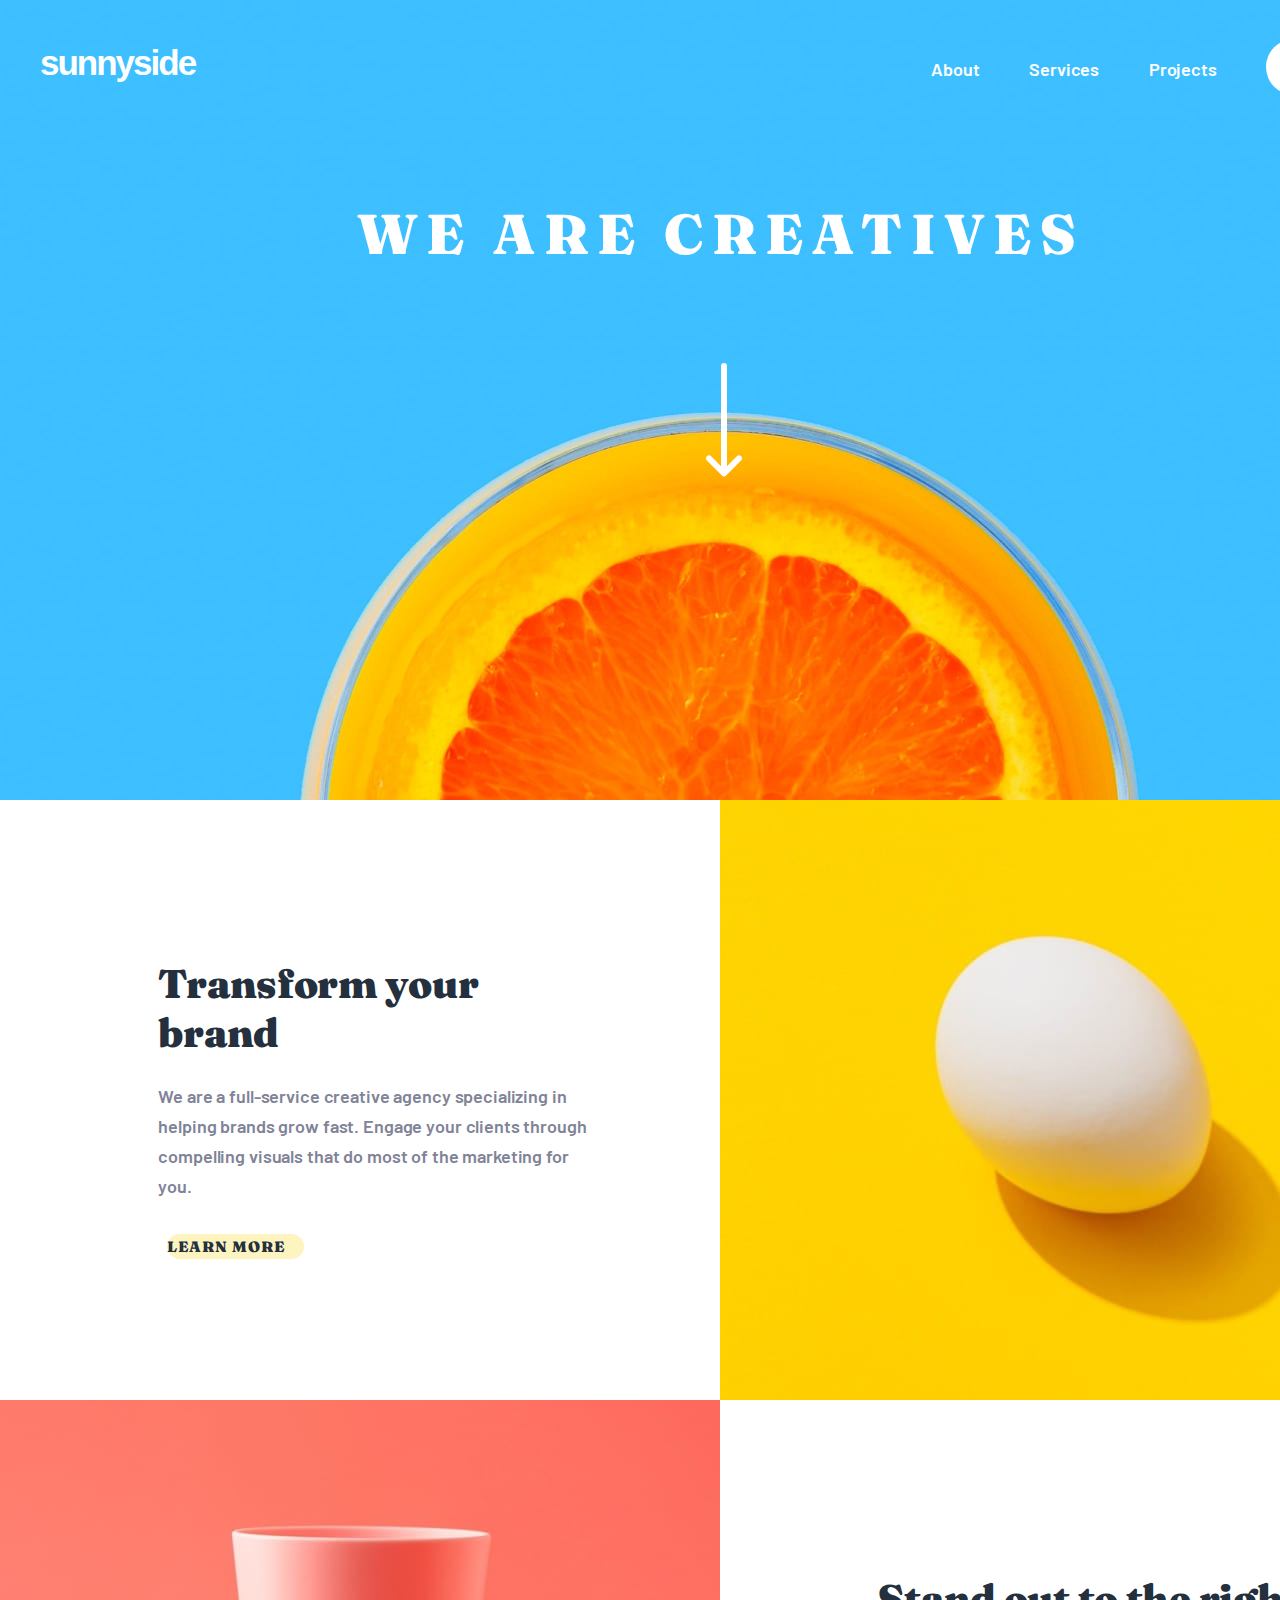
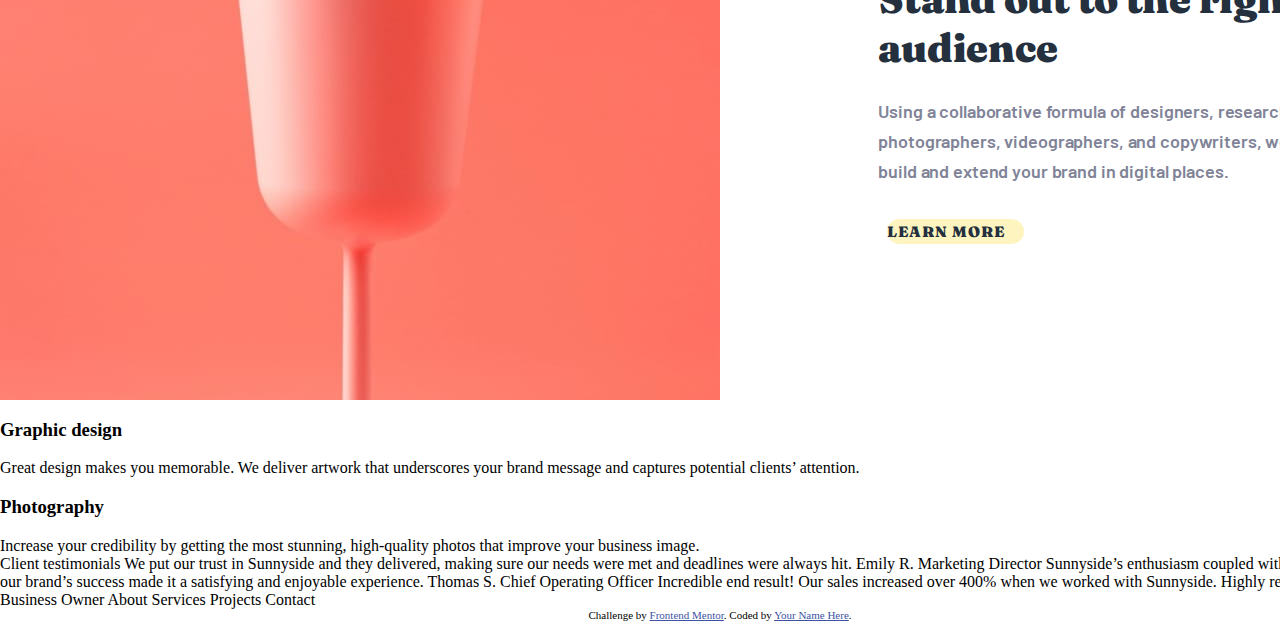
==== resources/index.html @ a9318963 "second row" ====
<!DOCTYPE html>
<html lang="en">
<head>
  <meta charset="UTF-8">
  <meta name="viewport" content="width=device-width, initial-scale=1.0"> <!-- displays site properly based on user's device -->

  <link rel="icon" type="image/png" sizes="32x32" href="./images/favicon-32x32.png">
  <link rel="stylesheet" href="sunnyside.css">
  <title>Frontend Mentor | Sunnyside agency landing page</title>

  <!-- Feel free to remove these styles or customise in your own stylesheet 👍 -->
  <style>
    .attribution { font-size: 11px; text-align: center; }
    .attribution a { color: hsl(228, 45%, 44%); }
  </style>
</head>
<body>
 <header>
  <nav>
    <a class="sunnyside" title="Sunnyside">sunnyside</a>
    <ul>
      <li>About</li>
      <li>Services</li>
      <li>Projects</li>
      <li class="contact">CONTACT</li>
    </ul>
  </nav>
  <h1>We are creatives</h1>
  <img class = "arrow" src="images/icons/icon-arrow-down.svg">
  </header>

  <main>
    <section class="firstrow">
      <section class="firstrowtxt">
      <h2>Transform your brand</h2>
      <p class="h2desc">We are a full-service creative agency specializing in helping brands grow fast. 
      Engage your clients through compelling visuals that do most of the marketing for you.</p>
      <p class="learnmore">Learn more</p>
      </section>
      <img src="images/photos/image-transform.jpg">
    </section>

    <section class="secondrow">
      <img src="images/photos/image-stand-out.jpg">
      <section class="secondrowtxt">
      <h2>Stand out to the right audience</h2>
      <p class="h2desc">Using a collaborative formula of designers, researchers, photographers, videographers, and copywriters, we’ll build and extend your brand in digital places.</p>
      <p class="learnmore">Learn more</p>
      </section>
    </section>
    
    <section class="thirdrow">
      
      <h3>Graphic design</h3>
      Great design makes you memorable. We deliver artwork that underscores your brand message and captures potential clients’ attention.

      <h3>Photography</h3>
      Increase your credibility by getting the most stunning, high-quality photos that improve your business image.
    </section>
  </main> 

  Client testimonials

  We put our trust in Sunnyside and they delivered, making sure our needs were met and deadlines were always hit.
  Emily R.
  Marketing Director

  Sunnyside’s enthusiasm coupled with their keen interest in our brand’s success made it a satisfying and enjoyable experience.
  Thomas S.
  Chief Operating Officer

  Incredible end result! Our sales increased over 400% when we worked with Sunnyside. Highly recommended!
  Jennie F.
  Business Owner

  About
  Services
  Projects
  Contact

  <div class="attribution">
    Challenge by <a href="https://www.frontendmentor.io?ref=challenge" target="_blank">Frontend Mentor</a>. 
    Coded by <a href="#">Your Name Here</a>.
  </div>
</body>
</html>
---- resources/sunnyside.css ----
@import url('https://fonts.googleapis.com/css2?family=Barlow:wght@600&family=Fraunces:wght@700;900&display=swap');


body { 
    width: 1440px; 
    margin: 0px auto 0px auto;  
}

header {
    width: 1440px;
    height: 800px;
    border-radius: 0px; 
    background: url("images/photos/image-header.jpg");
    background-size: auto 100%;
    background-repeat: no-repeat;
    color: white;
}

header nav {
display: flex;
}

header a.sunnyside {
    width: 170px;
    height: 33px;
    font-weight: bolder;
    position: relative;
    margin-left: 40px;
    margin-top: 3%;
    font-family: sans-serif;
    letter-spacing: -2px;
    font-weight: 900;
    font-size: 35px;
}

header ul {
    list-style-type: none;
    display: flex;
    flex-direction: row;
    justify-content: flex-end;
    margin-left: 64%;
    font-family: 'Barlow';
    font-style: normal;
    font-weight: 600;
    font-size: 18px;

    letter-spacing: -0.128571px;
    margin-top: 4%;
}

header li {
    margin-left: 8%;
    margin-right: 11%;
}

header .contact {
    font-family: 'Fraunces', serif;
    border-radius: 28px;
    background-color: white;
    color: black;
    font-size: 15px;
    padding: 7%;
    padding-left: 12%;
    padding-right: 12%;
    margin-top: -7%;
}

header h1 {
    font-family: 'Fraunces', serif;
    font-style: normal;
    font-weight: 900;
    font-size: 56px;
    line-height: 69px;
    text-align: center;
    letter-spacing: 8.75px;
    text-transform: uppercase;
    margin-top: 6%;
}

header img.arrow {
    margin-left: 49%;
    margin-top: 4%
}


.firstrow {
    display: flex;
    width: 1440px;
}

.firstrowtxt {
    display: flex;
    flex-direction: column;
    justify-content: center;
    align-content: center;
    margin-left: 11%;
    margin-right: 8%;
}

.secondrow {
    display: flex;
    width: 1440px;
}

.secondrowtxt {
    display: flex;
    flex-direction: column;
    justify-content: center;
    align-content: center;
    margin-left: 11%;
    margin-right: 8%;
}

main h2 {
    font-family: 'Fraunces', serif;
    font-style: normal;
    font-weight: 900;
    font-size: 40px;
    line-height: 49px;
    letter-spacing: -0.285714px;
    color: #24303E;
}

main p.h2desc {
    font-family: 'Barlow', sans-serif;
    font-style: normal;
    font-weight: 600;
    font-size: 18px;
    line-height: 30px;
    letter-spacing: -0.128571px;
    color: #808397;
    margin-top: -2%;
}

main p.learnmore {
    font-family: 'Fraunces', sans-serif;
    font-style: normal;
    font-weight: 900;
    font-size: 15px;
    line-height: 25px;
    letter-spacing: 1px;
    text-transform: uppercase;
    margin-left: 2%;
    color: #24303E;
    background: rgba(250, 212, 0, 0.25);
    mix-blend-mode: normal;
    border-radius: 28px;
    width: 137px;
    height: 25px;
}

.thirdrow {
    
}
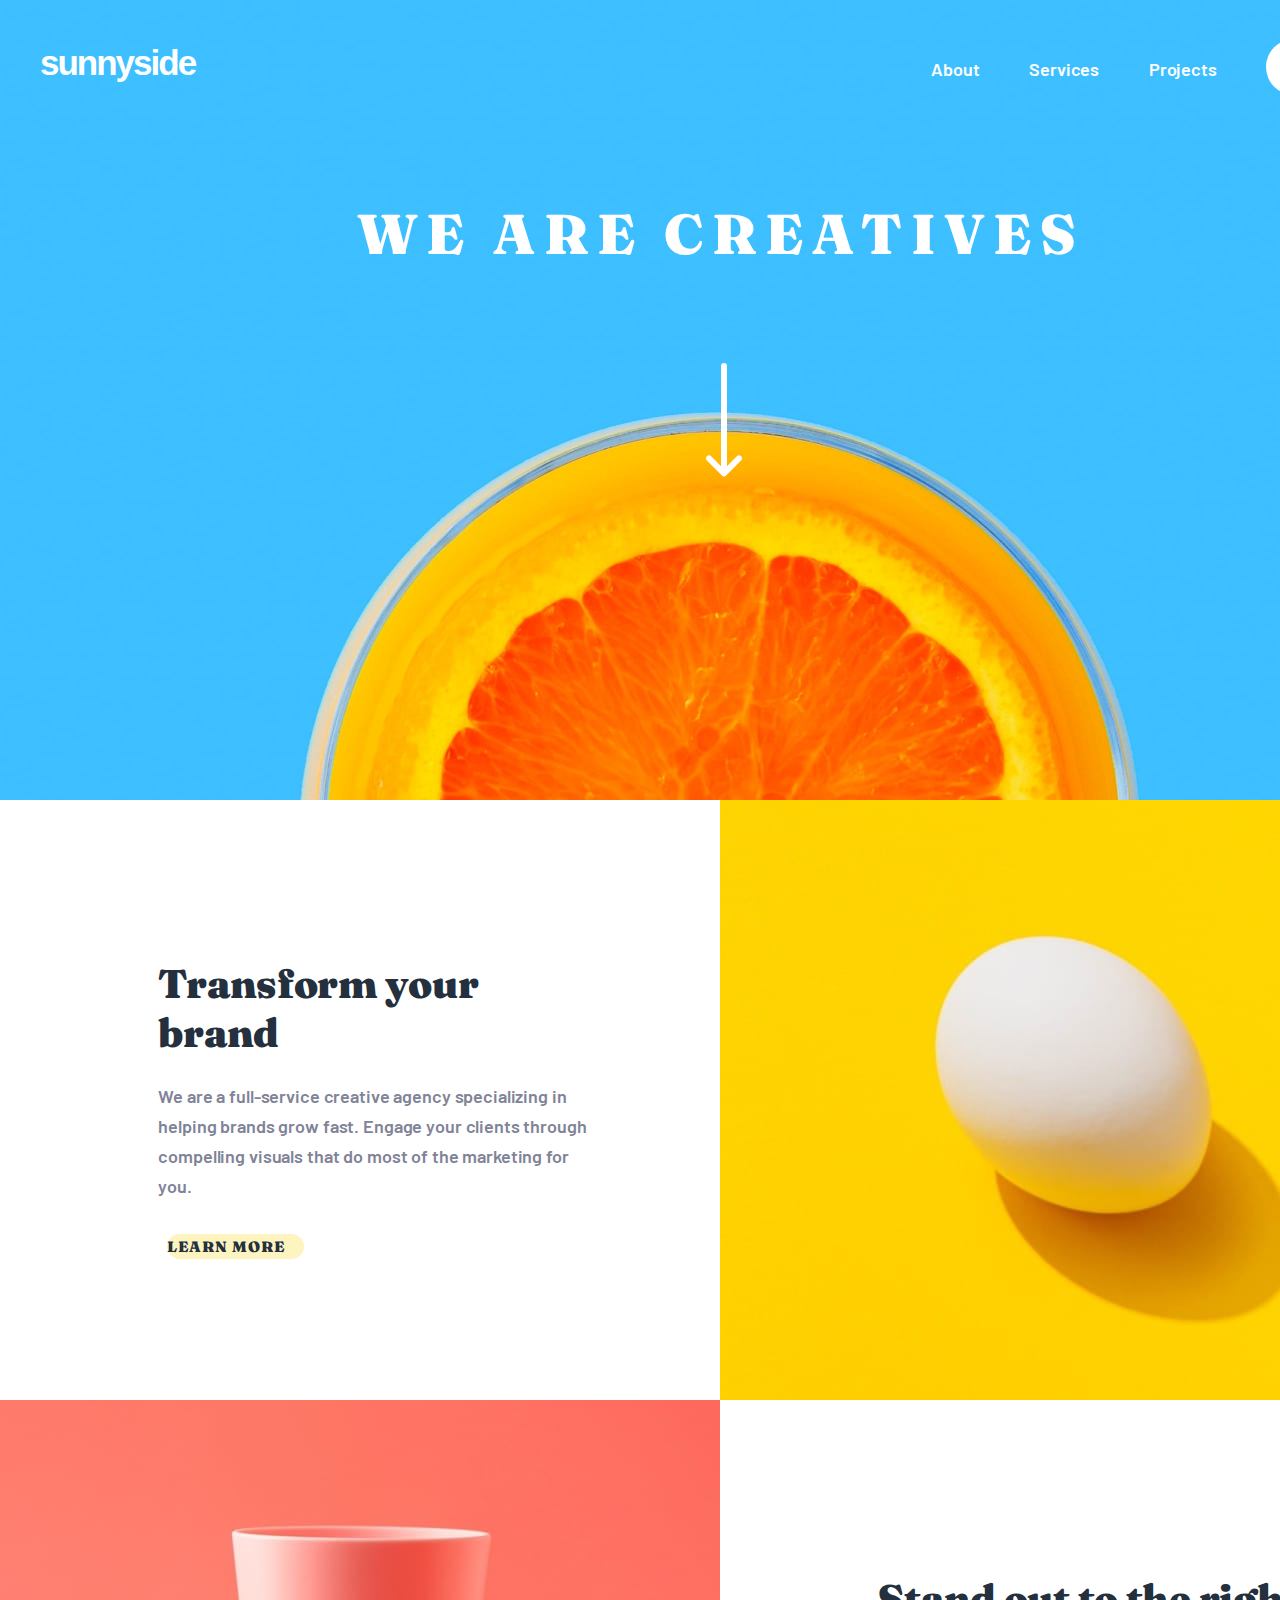
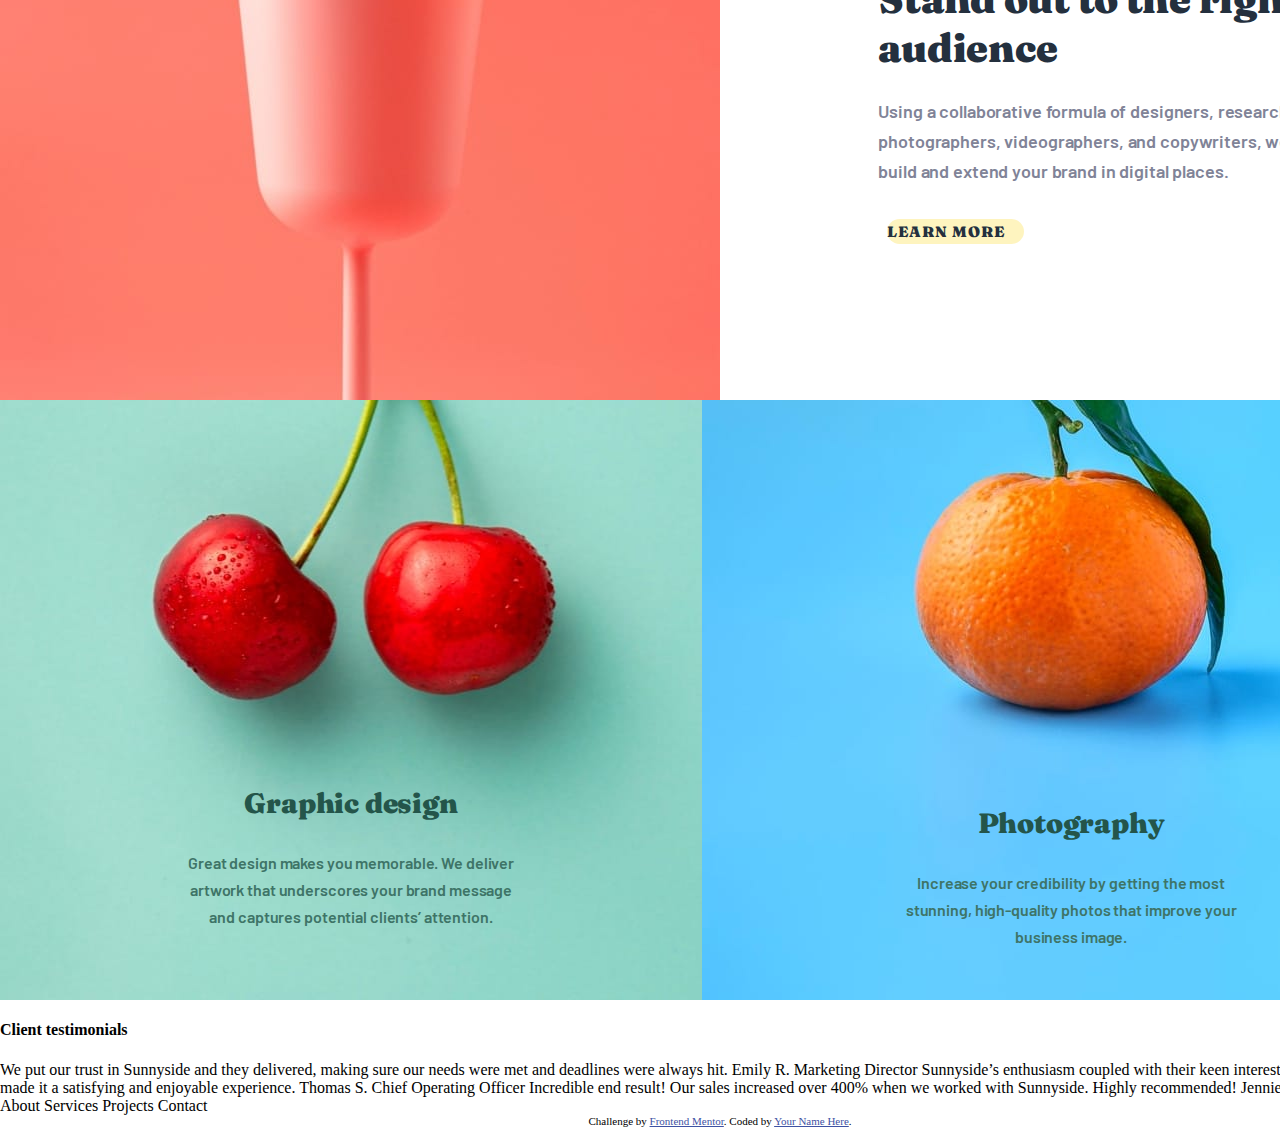
==== commit d0b1df14: "3rd row finish" ====
--- a/resources/index.html
+++ b/resources/index.html
@@ -50,28 +50,35 @@
     </section>
     
     <section class="thirdrow">
-      
+      <section class="thirdrowleftimg">
       <h3>Graphic design</h3>
-      Great design makes you memorable. We deliver artwork that underscores your brand message and captures potential clients’ attention.
+      <p class="h3desc">Great design makes you memorable. We deliver artwork that underscores your brand message and captures potential clients’ attention.</p>
+      </section>
+      <section class="thirdrowrightimg">
+      <h3>Photography</h3>
+      <p class="h3desc">Increase your credibility by getting the most stunning, high-quality photos that improve your business image.</p>
+      </section>
+    </section>
 
-      <h3>Photography</h3>
-      Increase your credibility by getting the most stunning, high-quality photos that improve your business image.
+    <section class="clients">
+      <h4>Client testimonials</h4>
+
+      We put our trust in Sunnyside and they delivered, making sure our needs were met and deadlines were always hit.
+      Emily R.
+      Marketing Director
+    
+      Sunnyside’s enthusiasm coupled with their keen interest in our brand’s success made it a satisfying and enjoyable experience.
+      Thomas S.
+      Chief Operating Officer
+    
+      Incredible end result! Our sales increased over 400% when we worked with Sunnyside. Highly recommended!
+      Jennie F.
+      Business Owner
+
     </section>
   </main> 
 
-  Client testimonials
 
-  We put our trust in Sunnyside and they delivered, making sure our needs were met and deadlines were always hit.
-  Emily R.
-  Marketing Director
-
-  Sunnyside’s enthusiasm coupled with their keen interest in our brand’s success made it a satisfying and enjoyable experience.
-  Thomas S.
-  Chief Operating Officer
-
-  Incredible end result! Our sales increased over 400% when we worked with Sunnyside. Highly recommended!
-  Jennie F.
-  Business Owner
 
   About
   Services
--- a/resources/sunnyside.css
+++ b/resources/sunnyside.css
@@ -150,5 +150,46 @@
 }
 
 .thirdrow {
-    
+    display: flex;
+    width: 1440px;
 }
+
+main h3 {
+    font-family: 'Fraunces', serif;
+    font-style: normal;
+    font-weight: 900;
+    font-size: 28px;
+    line-height: 35px;
+    text-align: center;
+    letter-spacing: -0.2px;
+    color: #24554A;
+    margin-top: 55%;
+}
+
+main p.h3desc {
+    font-family: 'Barlow';
+    font-style: normal;
+    font-weight: 600;
+    font-size: 16px;
+    line-height: 27px;
+    text-align: center;
+    letter-spacing: -0.114286px;
+    color: #3E7467;
+    margin-left: 26%;
+    margin-right: 26%;
+}
+
+.thirdrowleftimg {
+    background: url("images/photos/image-graphic-design.jpg");
+    background-size: auto 100%;
+    background-repeat: no-repeat;
+    width: 720px;
+    height: 600px;
+}
+
+
+.thirdrowrightimg {
+    background: url("images/photos/image-photography.jpg");
+    background-size: auto 100%;
+    background-repeat: no-repeat;
+}
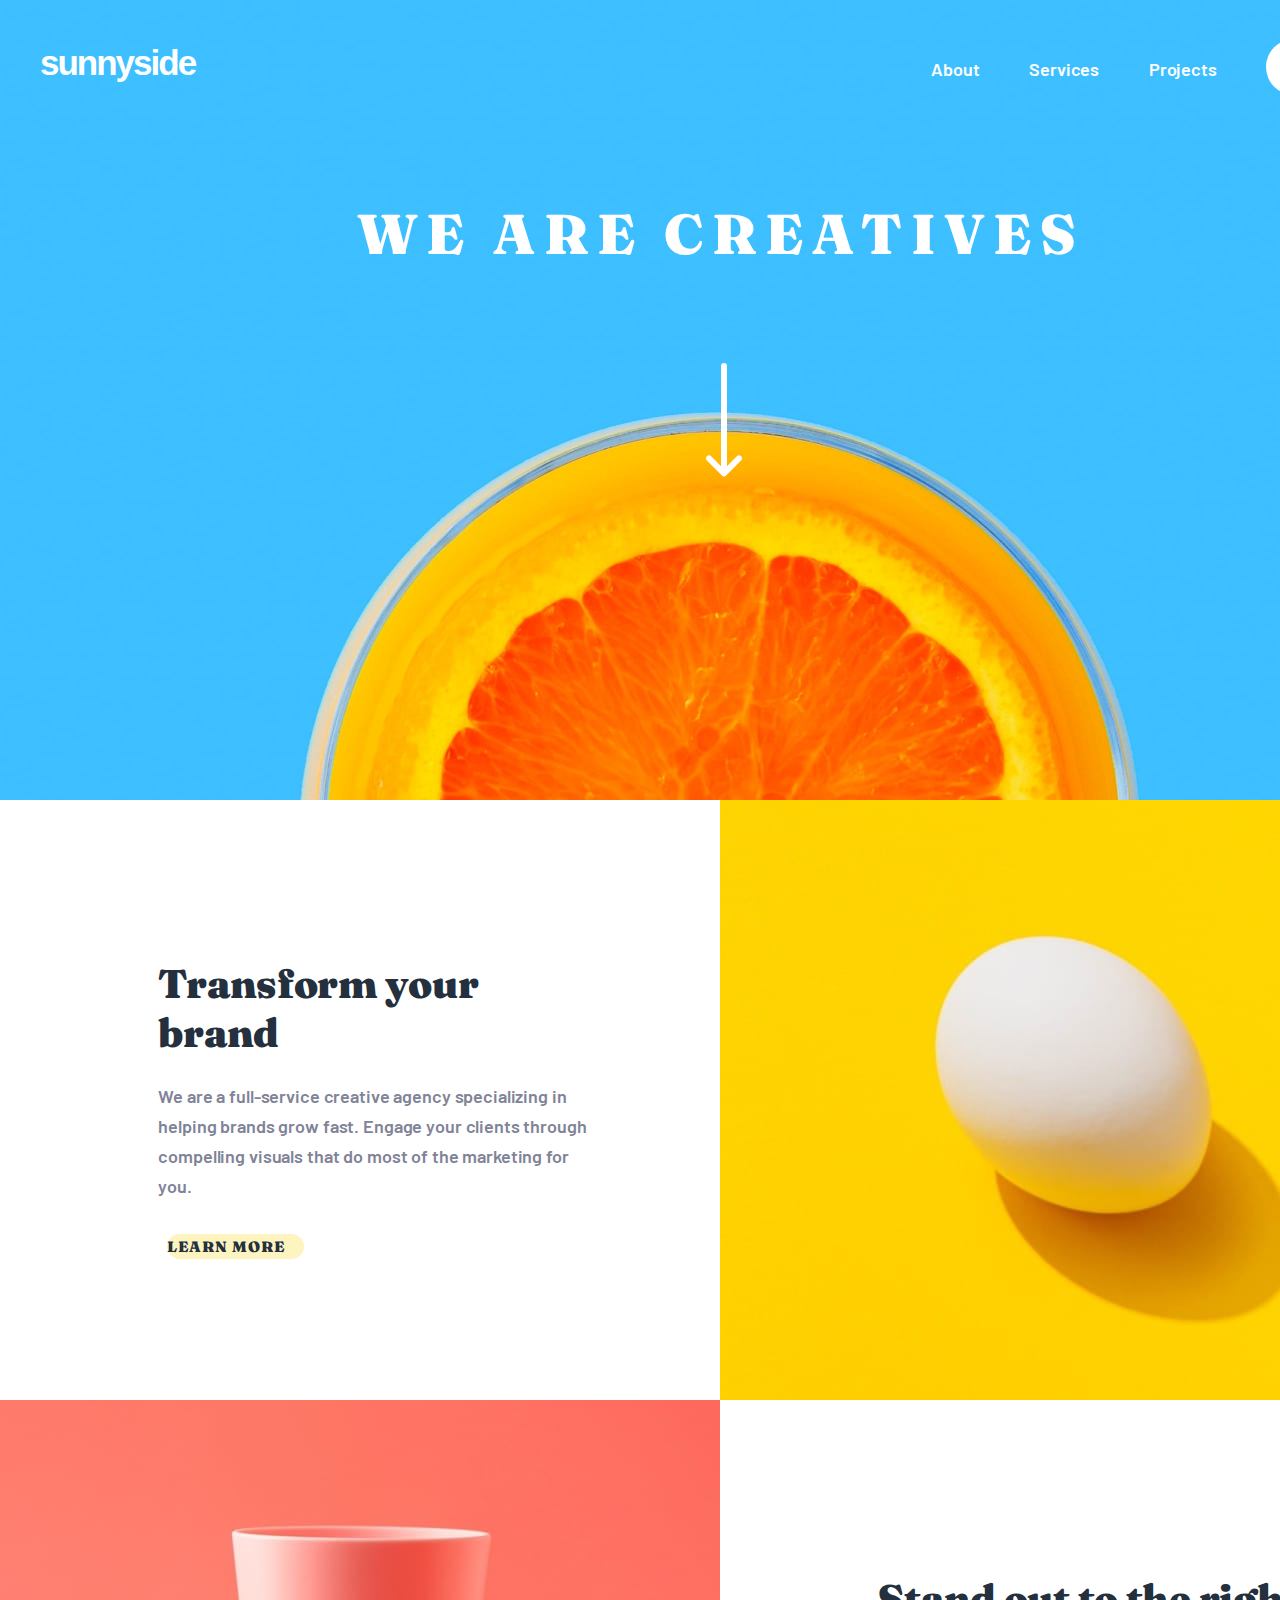
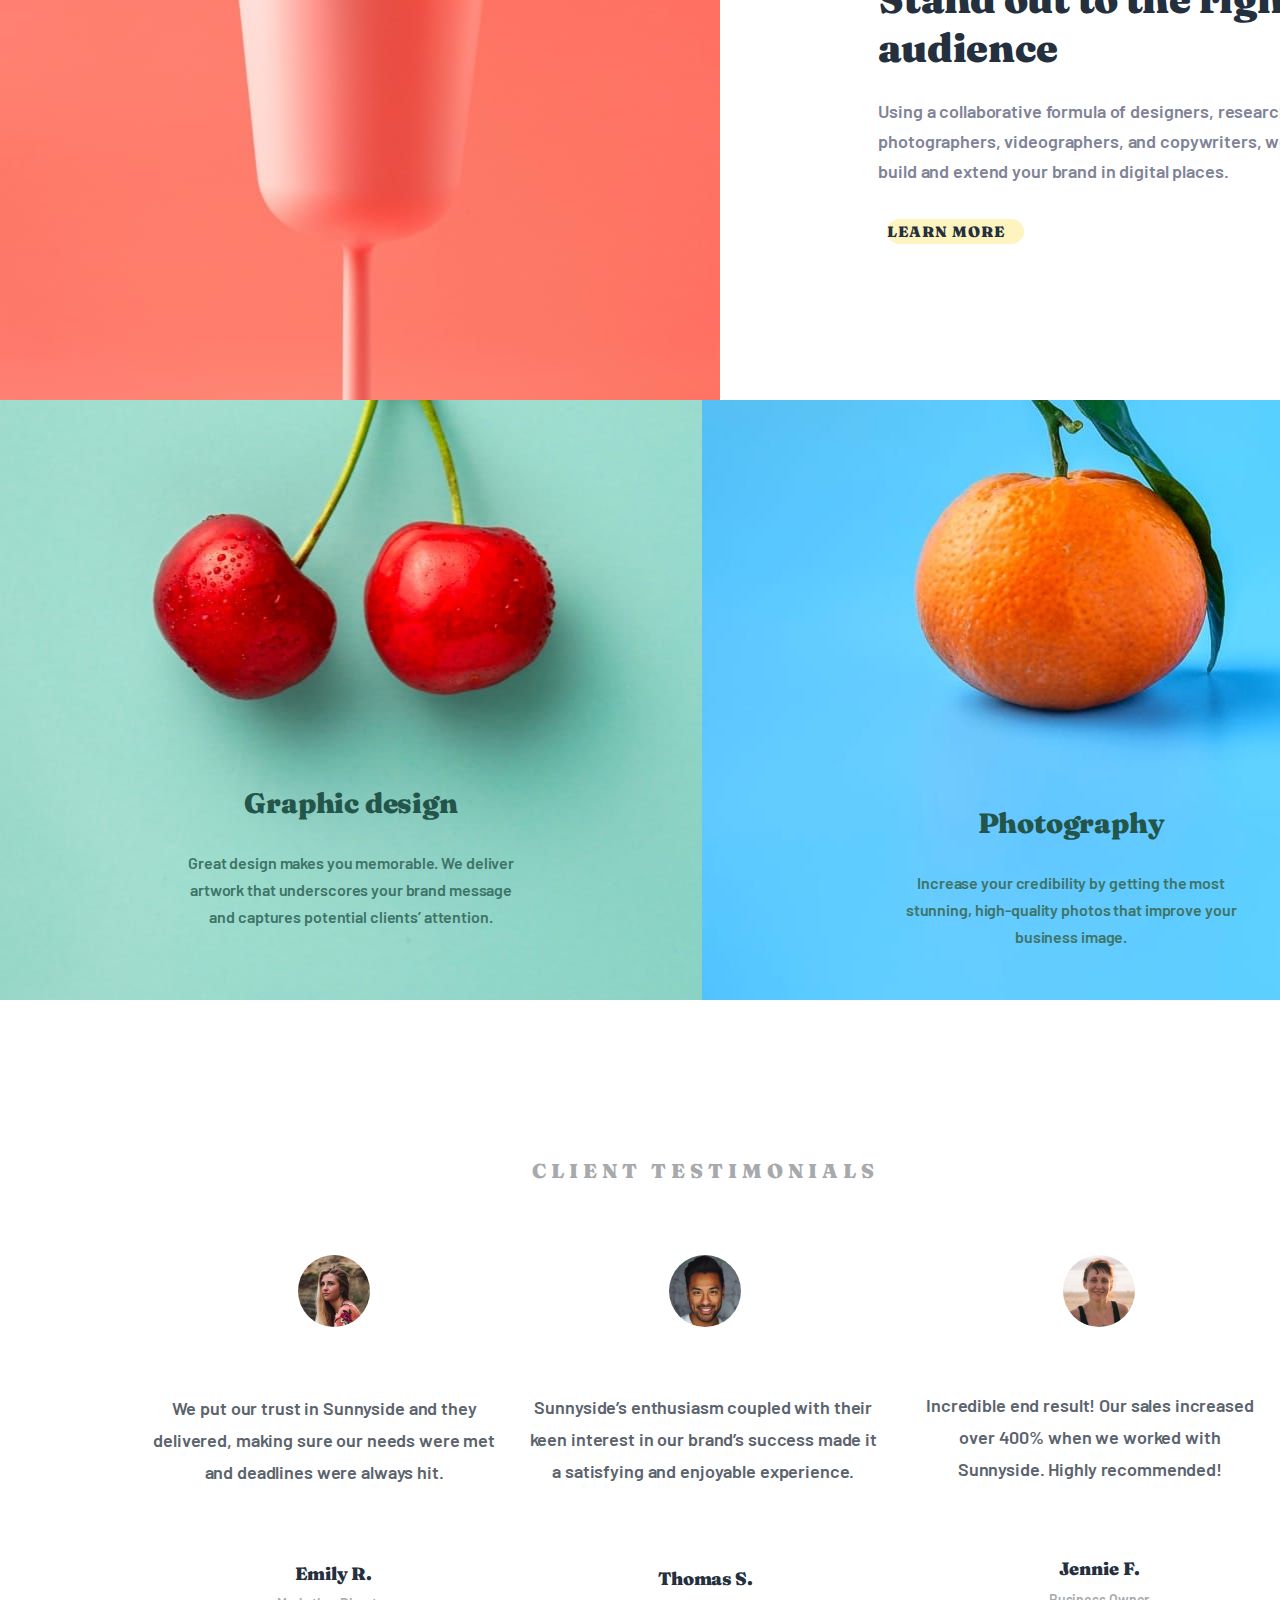
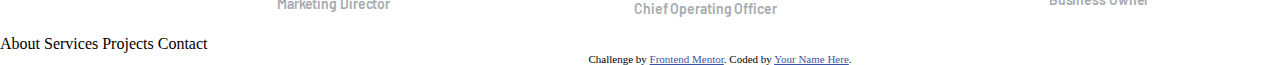
==== commit dcfc4c03: "clients done" ====
--- a/resources/index.html
+++ b/resources/index.html
@@ -59,22 +59,26 @@
       <p class="h3desc">Increase your credibility by getting the most stunning, high-quality photos that improve your business image.</p>
       </section>
     </section>
-
+    <h4>CLIENT TESTIMONIALS</h4>
     <section class="clients">
-      <h4>Client testimonials</h4>
-
-      We put our trust in Sunnyside and they delivered, making sure our needs were met and deadlines were always hit.
-      Emily R.
-      Marketing Director
-    
-      Sunnyside’s enthusiasm coupled with their keen interest in our brand’s success made it a satisfying and enjoyable experience.
-      Thomas S.
-      Chief Operating Officer
-    
-      Incredible end result! Our sales increased over 400% when we worked with Sunnyside. Highly recommended!
-      Jennie F.
-      Business Owner
-
+      <section class="emily">
+        <img src="images/people/image-emily.jpg">
+        <p class="emilydesc">We put our trust in Sunnyside and they delivered, making sure our needs were met and deadlines were always hit.</p>
+        <h5>Emily R.</h5>
+        <p class="job">Marketing Director</p>
+      </section>
+      <section class="thomas">    
+        <img src="images/people/image-thomas.jpg"> 
+        <p class="thomasdesc">Sunnyside’s enthusiasm coupled with their keen interest in our brand’s success made it a satisfying and enjoyable experience.</p>
+        <h5>Thomas S.</h5>
+        <p class="job">Chief Operating Officer</p>
+      </section>  
+      <section class="jennie">    
+        <img src="images/people/image-jennie.jpg">
+        <p class="jenniedesc">Incredible end result! Our sales increased over 400% when we worked with Sunnyside. Highly recommended!</p>
+        <h5>Jennie F.</h5>
+        <p class="job">Business Owner</p>
+      </section>  
     </section>
   </main> 
 
--- a/resources/sunnyside.css
+++ b/resources/sunnyside.css
@@ -193,3 +193,117 @@
     background-size: auto 100%;
     background-repeat: no-repeat;
 }
+
+main h4 {
+    text-align: center;
+    font-family: 'Fraunces', serif;
+    font-style: normal;
+    font-weight: 900;
+    font-size: 20px;
+    line-height: 25px;
+    text-align: center;
+    letter-spacing: 5px;
+    color: #A7AAAD;
+    margin-left: -2%;
+    margin-bottom: 5%;
+    margin-top: 11%;
+}
+
+.clients {
+    width: 1440px;
+    display: flex;
+}
+
+.clients img {  
+    width: 72px;
+    border-radius: 50%;
+}
+
+.emilydesc {
+    font-family: 'Barlow', sans-serif;
+    font-style: normal;
+    font-weight: 600;
+    font-size: 18px;
+    line-height: 32px;
+    text-align: center;
+    letter-spacing: -0.128571px;
+    color: #5B636D;
+    margin-right: 5%;
+    margin-top: 17%;
+}
+
+.thomasdesc {
+    font-family: 'Barlow', sans-serif;
+    font-style: normal;
+    font-weight: 600;
+    font-size: 18px;
+    line-height: 32px;
+    text-align: center;
+    letter-spacing: -0.128571px;
+    color: #5B636D;
+    margin-left: 8%;
+    margin-right: 9%;
+    margin-top: 15%;
+}
+
+.jenniedesc {
+    font-family: 'Barlow', sans-serif;
+    font-style: normal;
+    font-weight: 600;
+    font-size: 18px;
+    line-height: 32px;
+    text-align: center;
+    letter-spacing: -0.128571px;
+    color: #5B636D;
+    margin-right: 5%;
+    margin-top: 17%;
+}
+
+.emily {
+    display: flex;
+    flex-direction: column;
+    align-items: center;
+    margin-left: 10%;
+    margin-right: 10%;
+}
+
+.thomas {
+    display: flex;
+    flex-direction: column;
+    align-items: center;
+    margin-left: -12%;
+    margin-right: 12%;
+}
+
+.jennie {
+    display: flex;
+    flex-direction: column;
+    align-items: center;
+    margin-left: -12%;
+    margin-right: 11%;
+    
+}
+
+.clients h5 {
+    font-family: 'Fraunces', serif;
+    font-style: normal;
+    font-weight: 900;
+    font-size: 18px;
+    line-height: 22px;
+    text-align: center;
+    letter-spacing: -0.128571px;
+    color: #24303E;
+    margin-top: 15%;
+    margin-bottom: -2%
+}
+
+.job {
+    font-family: 'Barlow', sans-serif;
+    font-style: normal;
+    font-weight: 600;
+    font-size: 14px;
+    line-height: 25px;
+    text-align: center;
+    letter-spacing: -0.1px;
+    color: #A7AAAD;
+}
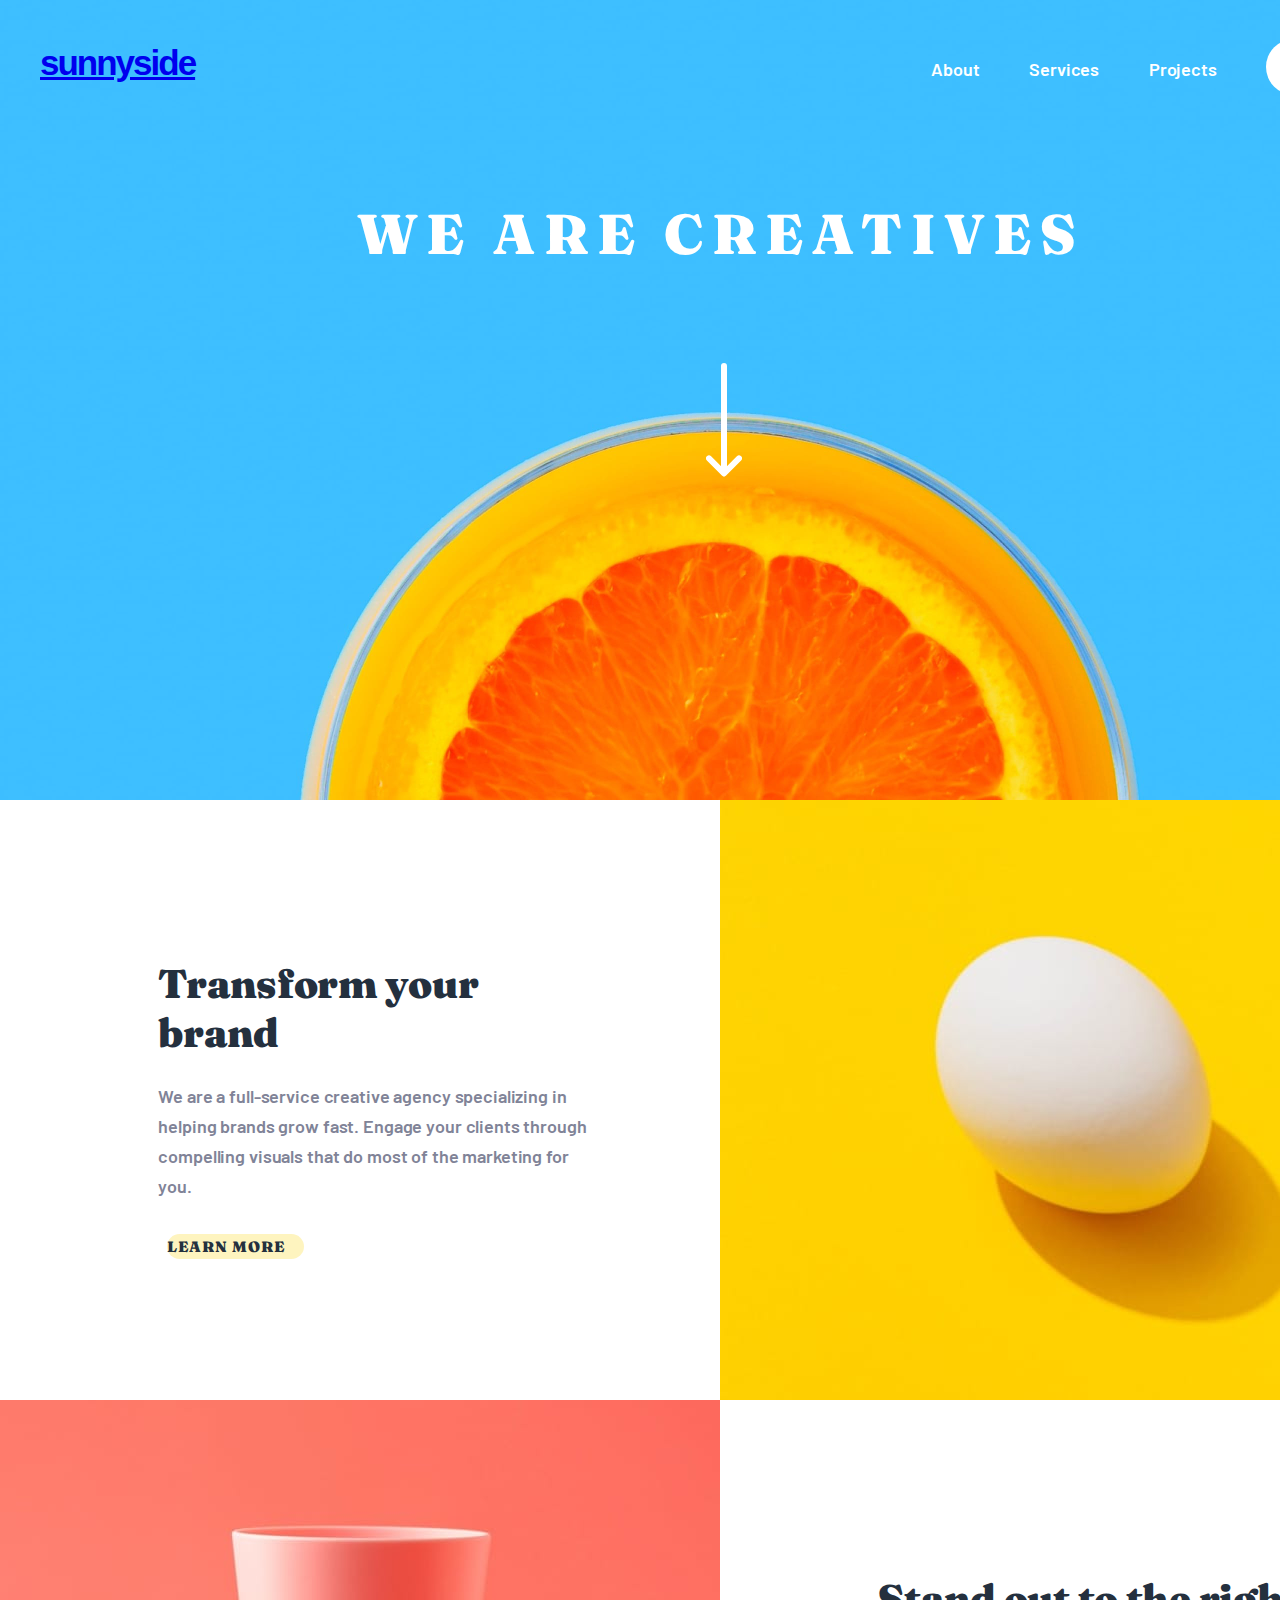
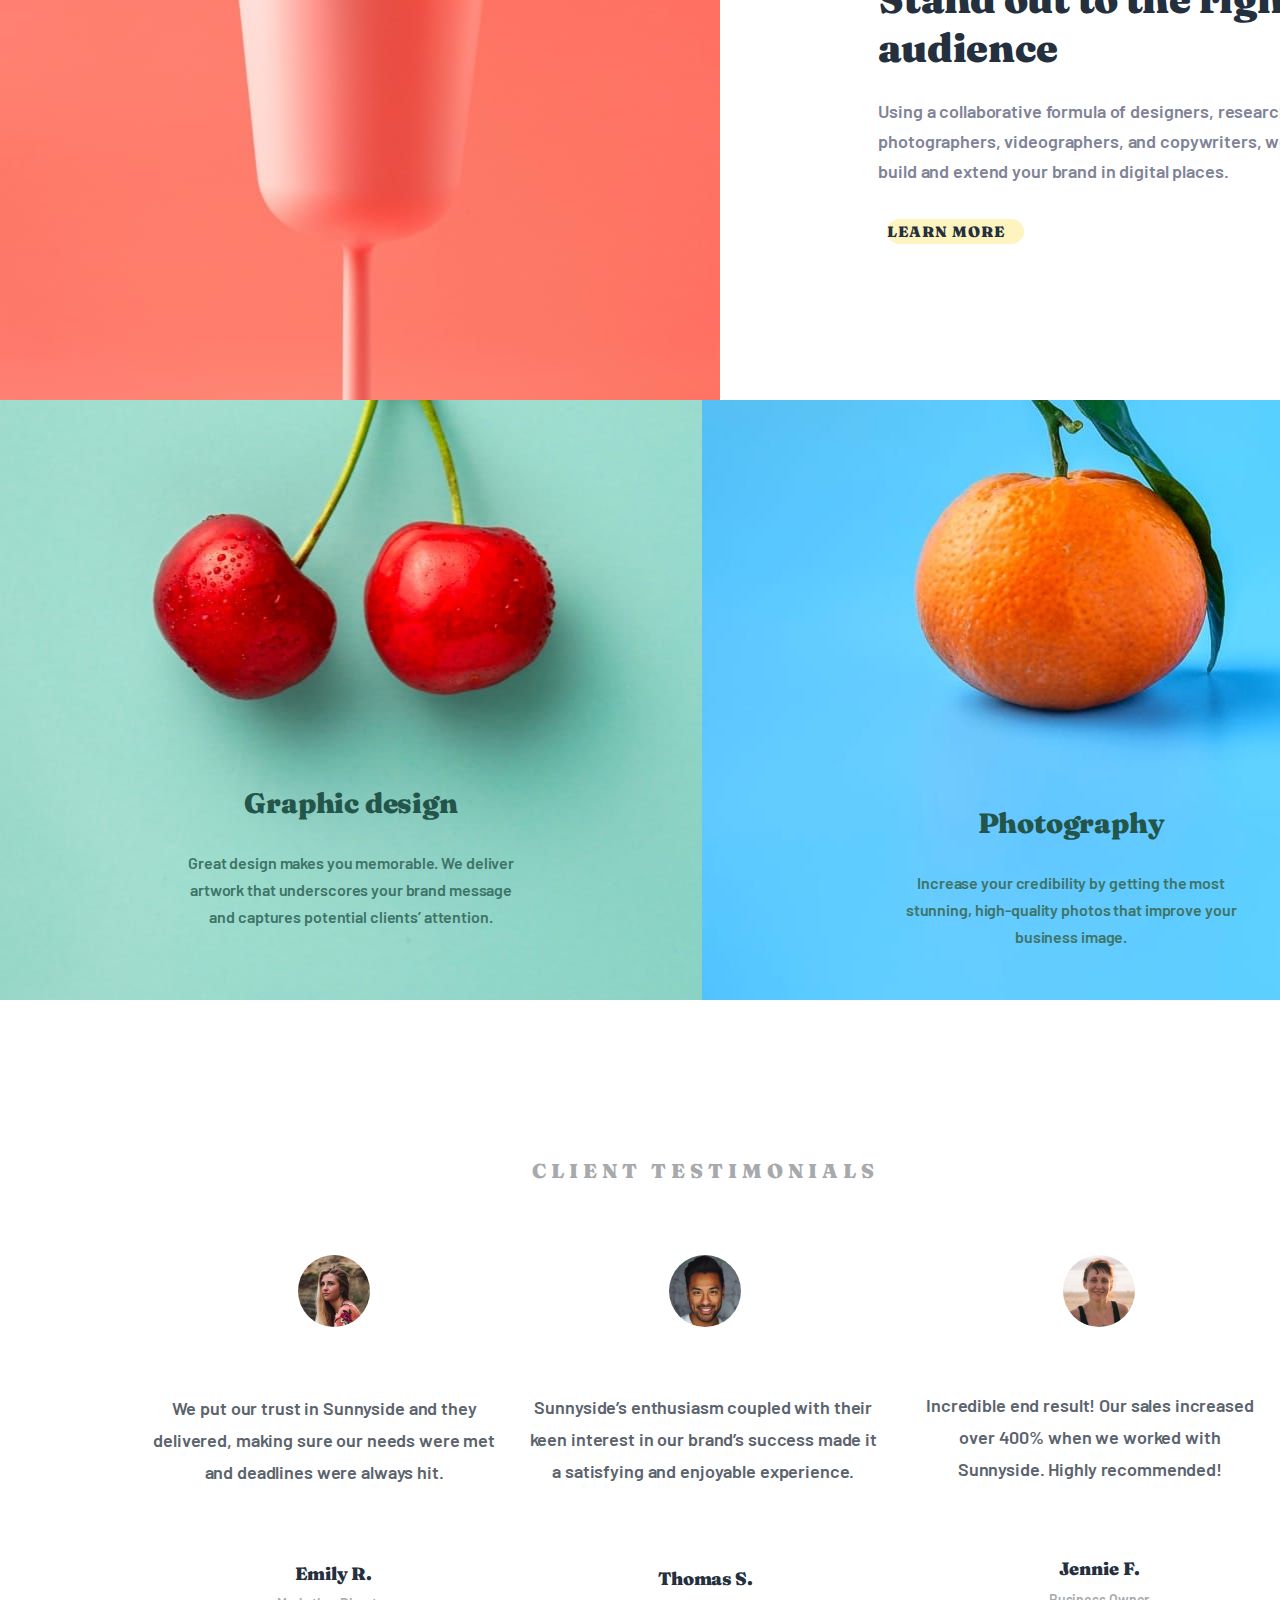
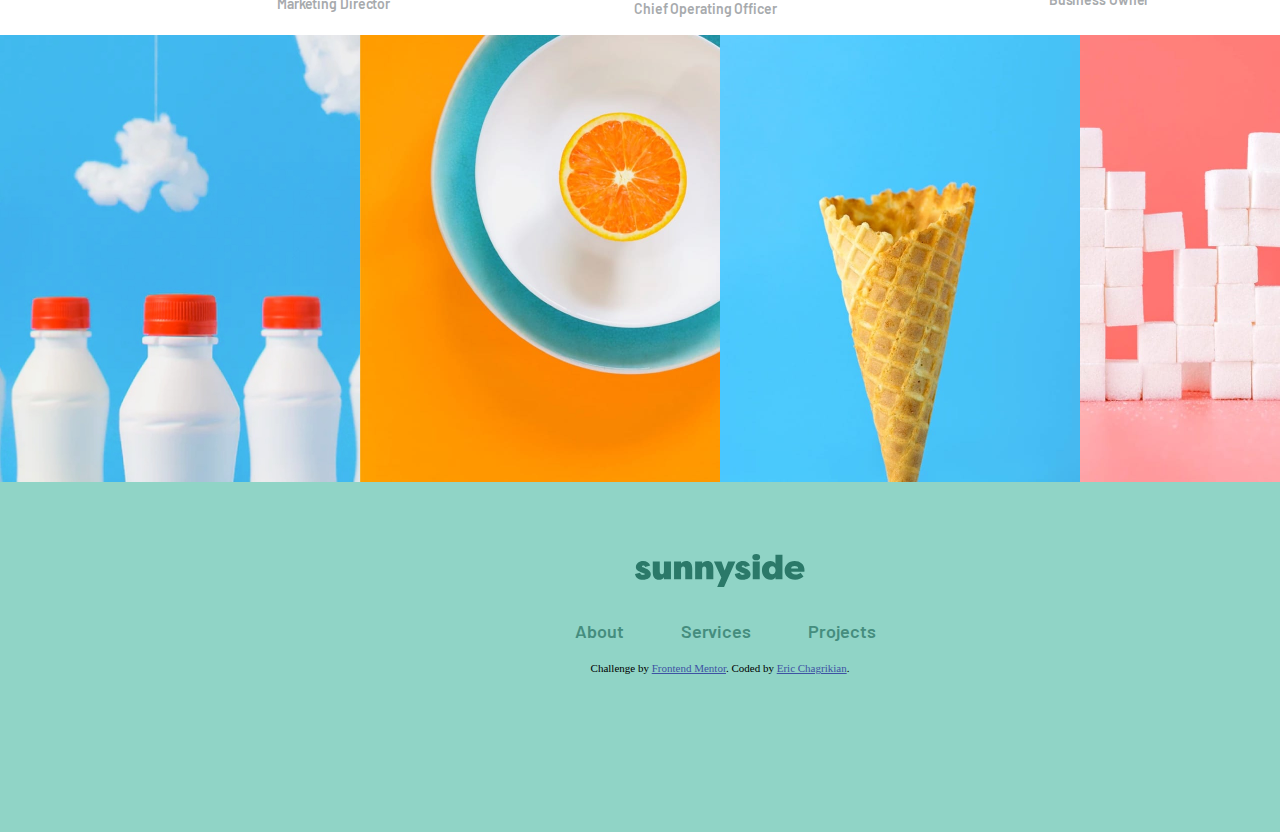
==== commit 85366b52: "footer" ====
--- a/resources/index.html
+++ b/resources/index.html
@@ -17,7 +17,7 @@
 <body>
  <header>
   <nav>
-    <a class="sunnyside" title="Sunnyside">sunnyside</a>
+    <a href="https://ericchagrikian.github.io/sunnyside/" class="sunnyside" title="Sunnyside">sunnyside</a>
     <ul>
       <li>About</li>
       <li>Services</li>
@@ -81,17 +81,24 @@
       </section>  
     </section>
   </main> 
+  <div class="endimg">
+    <img src="images/photos/image-gallery-milkbottles.jpg">
+    <img src="images/photos/image-gallery-orange.jpg">
+    <img src="images/photos/image-gallery-cone.jpg">
+    <img src="images/photos/image-gallery-sugarcubes.jpg">
+  </div>
+  <footer>
+    <a href="https://ericchagrikian.github.io/sunnyside/"><img src="images/logo.svg"></a>
+    <ul>
+      <li>About</li>
+      <li>Services</li>
+      <li>Projects</li>
+    </ul>
+  <div class="attribution">
+    <p>Challenge by <a href="https://www.frontendmentor.io?ref=challenge" target="_blank">Frontend Mentor</a>. 
+    Coded by <a href="https://github.com/EricChagrikian" target="_blank">Eric Chagrikian</a>.</p>
+  </div>
+  </footer>
 
-
-
-  About
-  Services
-  Projects
-  Contact
-
-  <div class="attribution">
-    Challenge by <a href="https://www.frontendmentor.io?ref=challenge" target="_blank">Frontend Mentor</a>. 
-    Coded by <a href="#">Your Name Here</a>.
-  </div>
 </body>
 </html>--- a/resources/sunnyside.css
+++ b/resources/sunnyside.css
@@ -307,3 +307,48 @@
     letter-spacing: -0.1px;
     color: #A7AAAD;
 }
+
+.endimg {
+    display: flex;
+    width: 1440px;
+}
+
+.endimg img {
+    width: 360px;
+    height: 447px;
+}
+
+footer {
+    width: 1440px;
+    height: 350px;
+    background: #90D4C6;
+    text-align: center;
+}
+
+footer img {
+    width: 170px;
+    height: 33px;
+    filter: invert(33%) sepia(8%) saturate(3417%) hue-rotate(118deg) brightness(55%) contrast(76%);
+    margin-top: 5%;
+}
+
+footer ul {
+    list-style-type: none;
+    font-family: 'Barlow';
+    font-style: normal;
+    font-weight: 600;
+    font-size: 18px;
+    line-height: 25px;
+    letter-spacing: -0.128571px;
+    color: #458D7E;
+    display: flex;
+    flex-direction: row;
+    justify-content: center;
+    margin-left: -2%;
+    margin-top: 2%;
+}
+
+footer li {
+    margin-left: 2%;
+    margin-right:   2%;
+}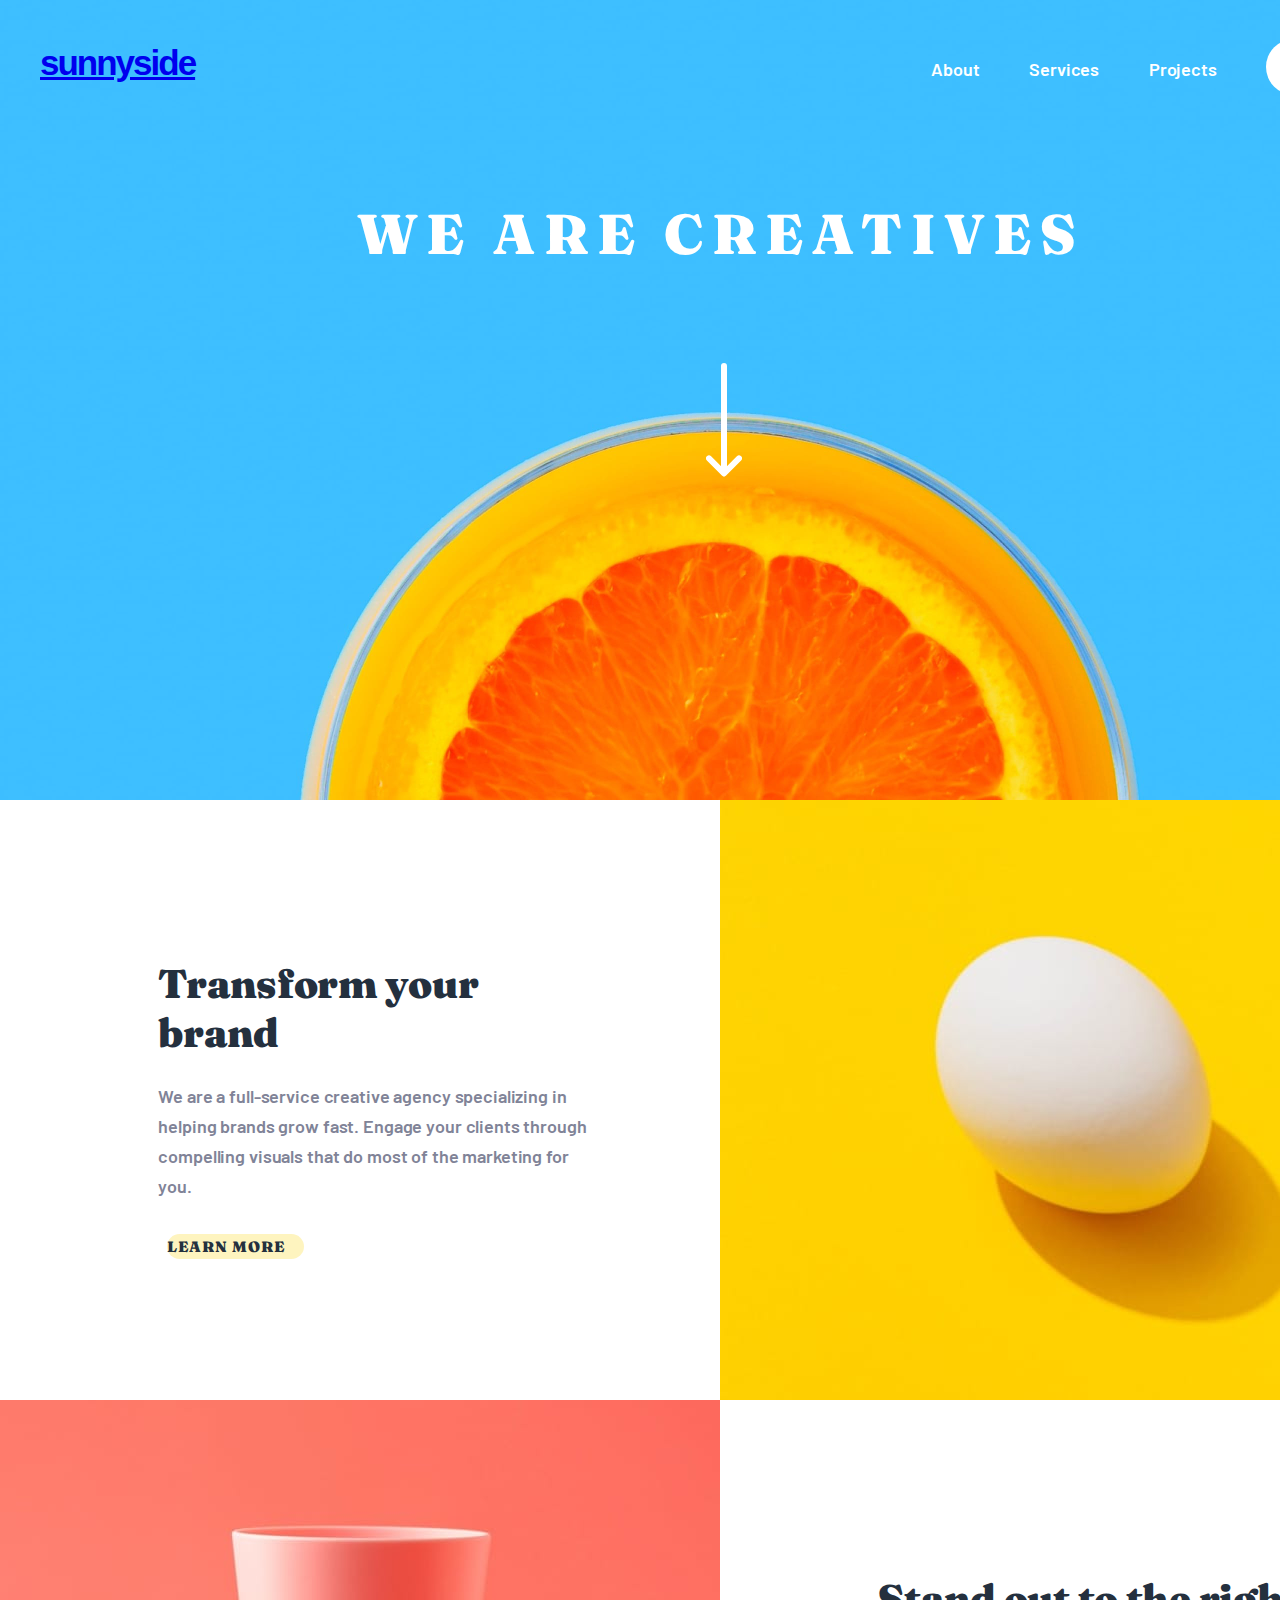
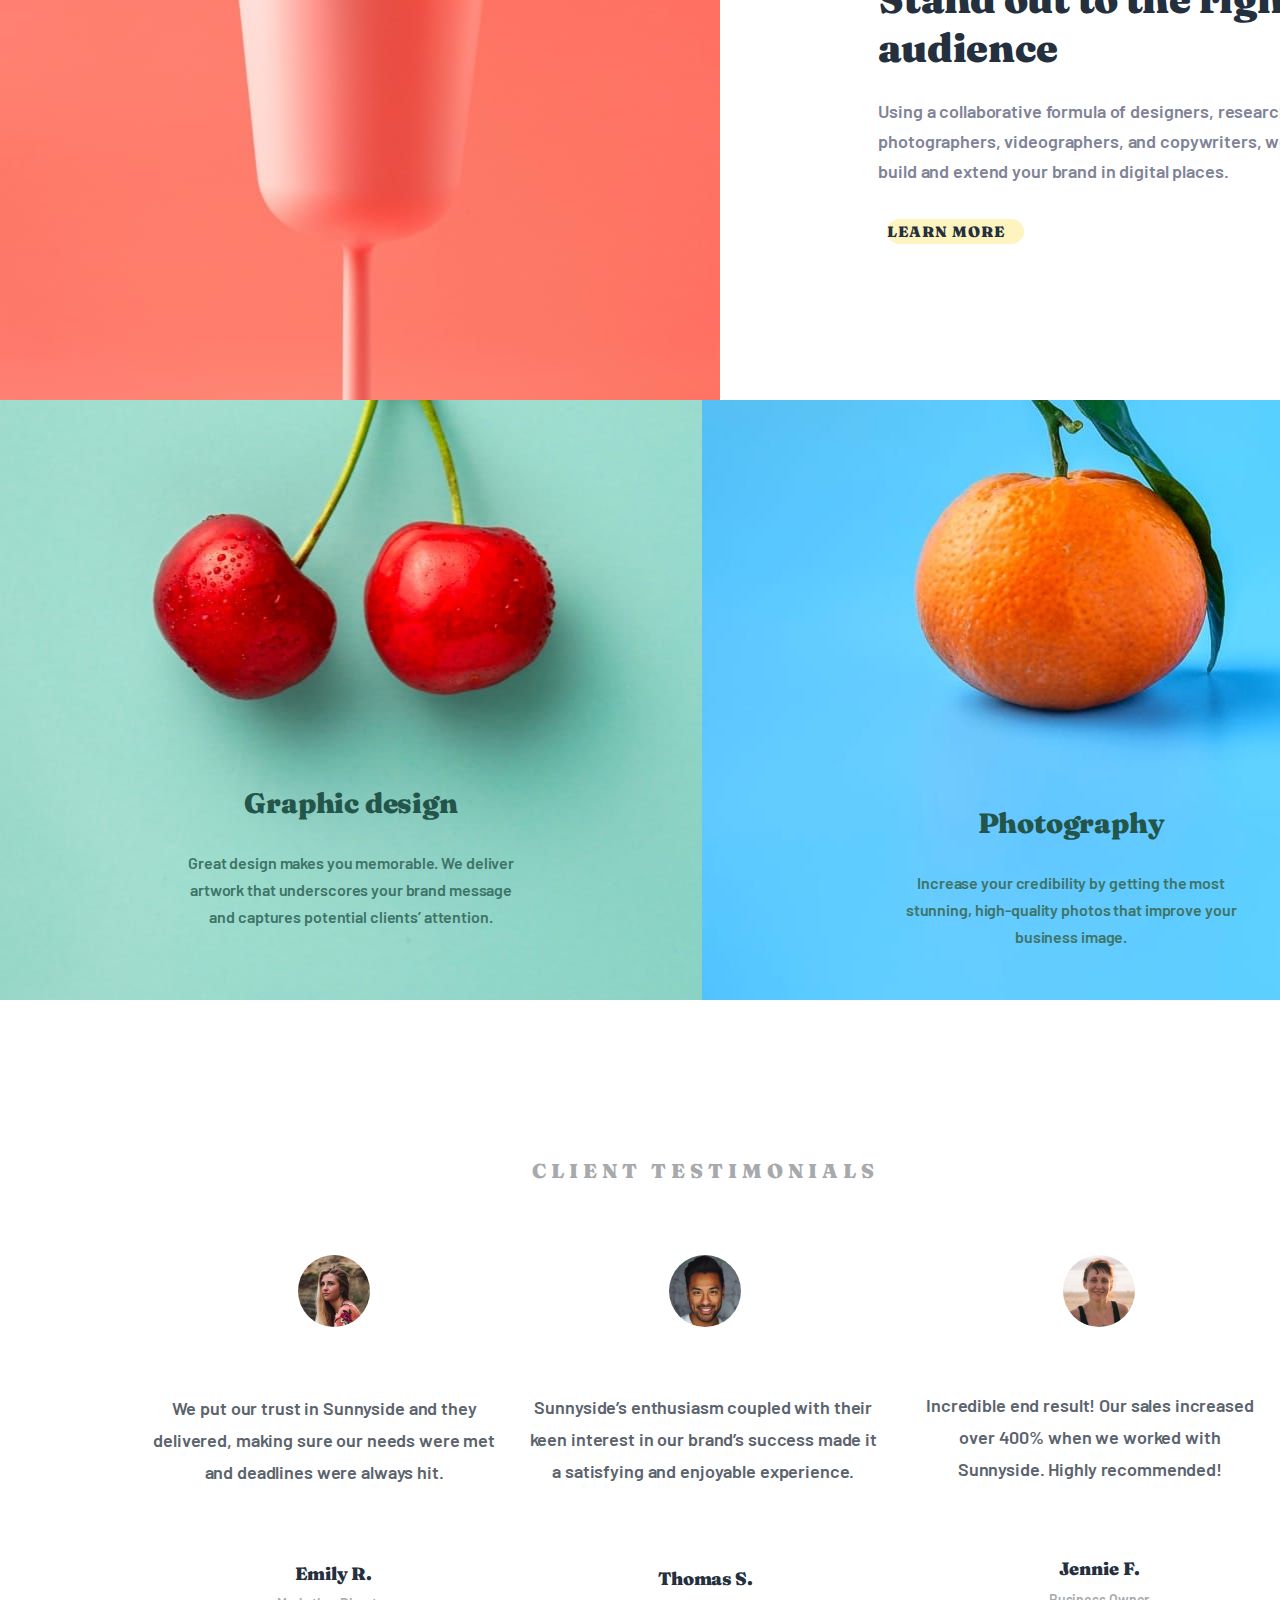
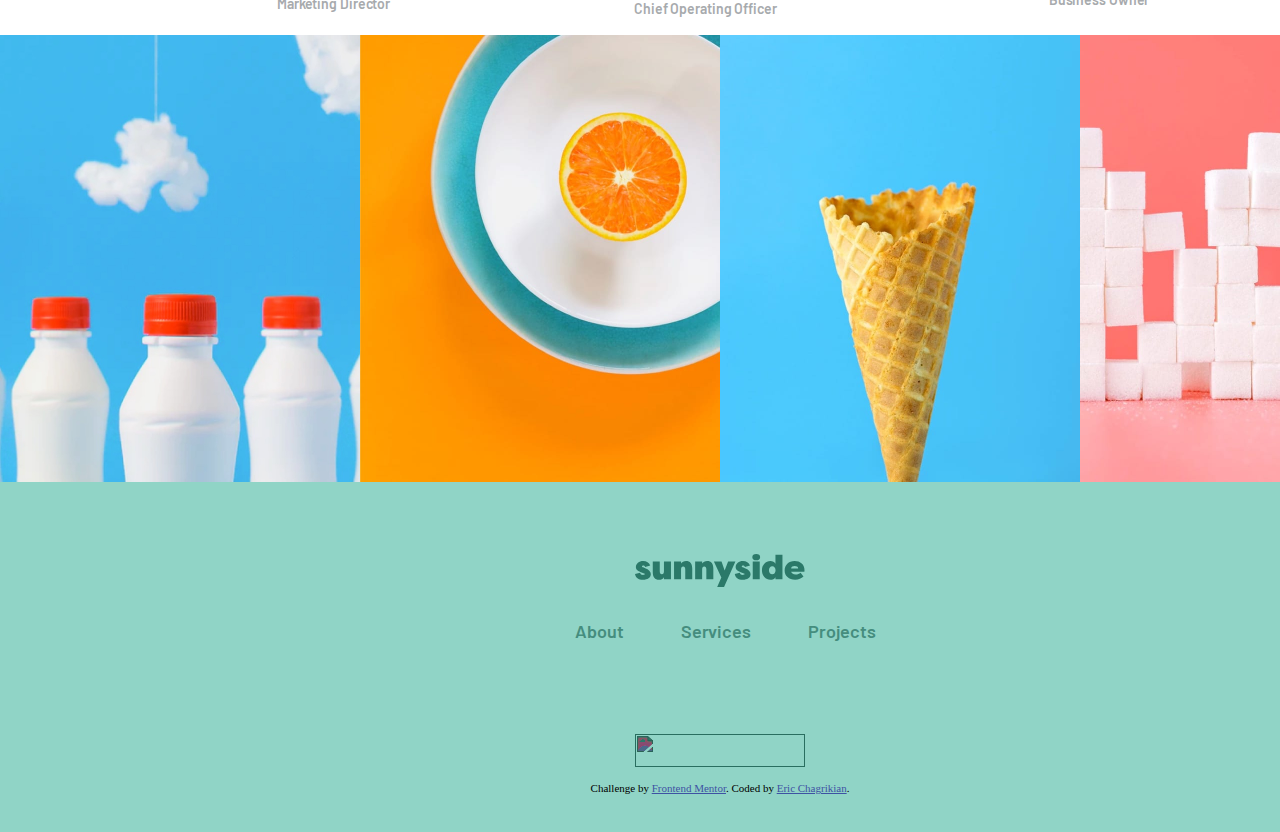
==== commit 0451b771: "img alts" ====
--- a/resources/index.html
+++ b/resources/index.html
@@ -26,9 +26,8 @@
     </ul>
   </nav>
   <h1>We are creatives</h1>
-  <img class = "arrow" src="images/icons/icon-arrow-down.svg">
+  <img class = "arrow" src="images/icons/icon-arrow-down.svg" alt="arrow down">
   </header>
-
   <main>
     <section class="firstrow">
       <section class="firstrowtxt">
@@ -37,11 +36,11 @@
       Engage your clients through compelling visuals that do most of the marketing for you.</p>
       <p class="learnmore">Learn more</p>
       </section>
-      <img src="images/photos/image-transform.jpg">
+      <img src="images/photos/image-transform.jpg" alt="egg on yellow background">
     </section>
 
     <section class="secondrow">
-      <img src="images/photos/image-stand-out.jpg">
+      <img src="images/photos/image-stand-out.jpg" alt="pink gobelet on pick background">
       <section class="secondrowtxt">
       <h2>Stand out to the right audience</h2>
       <p class="h2desc">Using a collaborative formula of designers, researchers, photographers, videographers, and copywriters, we’ll build and extend your brand in digital places.</p>
@@ -62,19 +61,19 @@
     <h4>CLIENT TESTIMONIALS</h4>
     <section class="clients">
       <section class="emily">
-        <img src="images/people/image-emily.jpg">
+        <img src="images/people/image-emily.jpg" alt="Photo of Emily">
         <p class="emilydesc">We put our trust in Sunnyside and they delivered, making sure our needs were met and deadlines were always hit.</p>
         <h5>Emily R.</h5>
         <p class="job">Marketing Director</p>
       </section>
       <section class="thomas">    
-        <img src="images/people/image-thomas.jpg"> 
+        <img src="images/people/image-thomas.jpg" alt="Photo of Thomas"> 
         <p class="thomasdesc">Sunnyside’s enthusiasm coupled with their keen interest in our brand’s success made it a satisfying and enjoyable experience.</p>
         <h5>Thomas S.</h5>
         <p class="job">Chief Operating Officer</p>
       </section>  
       <section class="jennie">    
-        <img src="images/people/image-jennie.jpg">
+        <img src="images/people/image-jennie.jpg" alt="Photo of Jennie">
         <p class="jenniedesc">Incredible end result! Our sales increased over 400% when we worked with Sunnyside. Highly recommended!</p>
         <h5>Jennie F.</h5>
         <p class="job">Business Owner</p>
@@ -82,10 +81,10 @@
     </section>
   </main> 
   <div class="endimg">
-    <img src="images/photos/image-gallery-milkbottles.jpg">
-    <img src="images/photos/image-gallery-orange.jpg">
-    <img src="images/photos/image-gallery-cone.jpg">
-    <img src="images/photos/image-gallery-sugarcubes.jpg">
+    <img src="images/photos/image-gallery-milkbottles.jpg" alt="Bottles of milk on a sky background">
+    <img src="images/photos/image-gallery-orange.jpg" alt="Slice of orange on a white plate with an orange colored background">
+    <img src="images/photos/image-gallery-cone.jpg" alt="Icecream cone with a blue background">
+    <img src="images/photos/image-gallery-sugarcubes.jpg" alt="Pile of sugar cubes on a pink background">
   </div>
   <footer>
     <a href="https://ericchagrikian.github.io/sunnyside/"><img src="images/logo.svg"></a>
@@ -94,11 +93,14 @@
       <li>Services</li>
       <li>Projects</li>
     </ul>
-  <div class="attribution">
-    <p>Challenge by <a href="https://www.frontendmentor.io?ref=challenge" target="_blank">Frontend Mentor</a>. 
-    Coded by <a href="https://github.com/EricChagrikian" target="_blank">Eric Chagrikian</a>.</p>
-  </div>
+    <div class="links">
+    <img src="" alt="">
+    </div>
+
+    <div class="attribution">
+      <p>Challenge by <a href="https://www.frontendmentor.io?ref=challenge" target="_blank">Frontend Mentor</a>. 
+      Coded by <a href="https://github.com/EricChagrikian" target="_blank">Eric Chagrikian</a>.</p>
+    </div>
   </footer>
-
 </body>
 </html>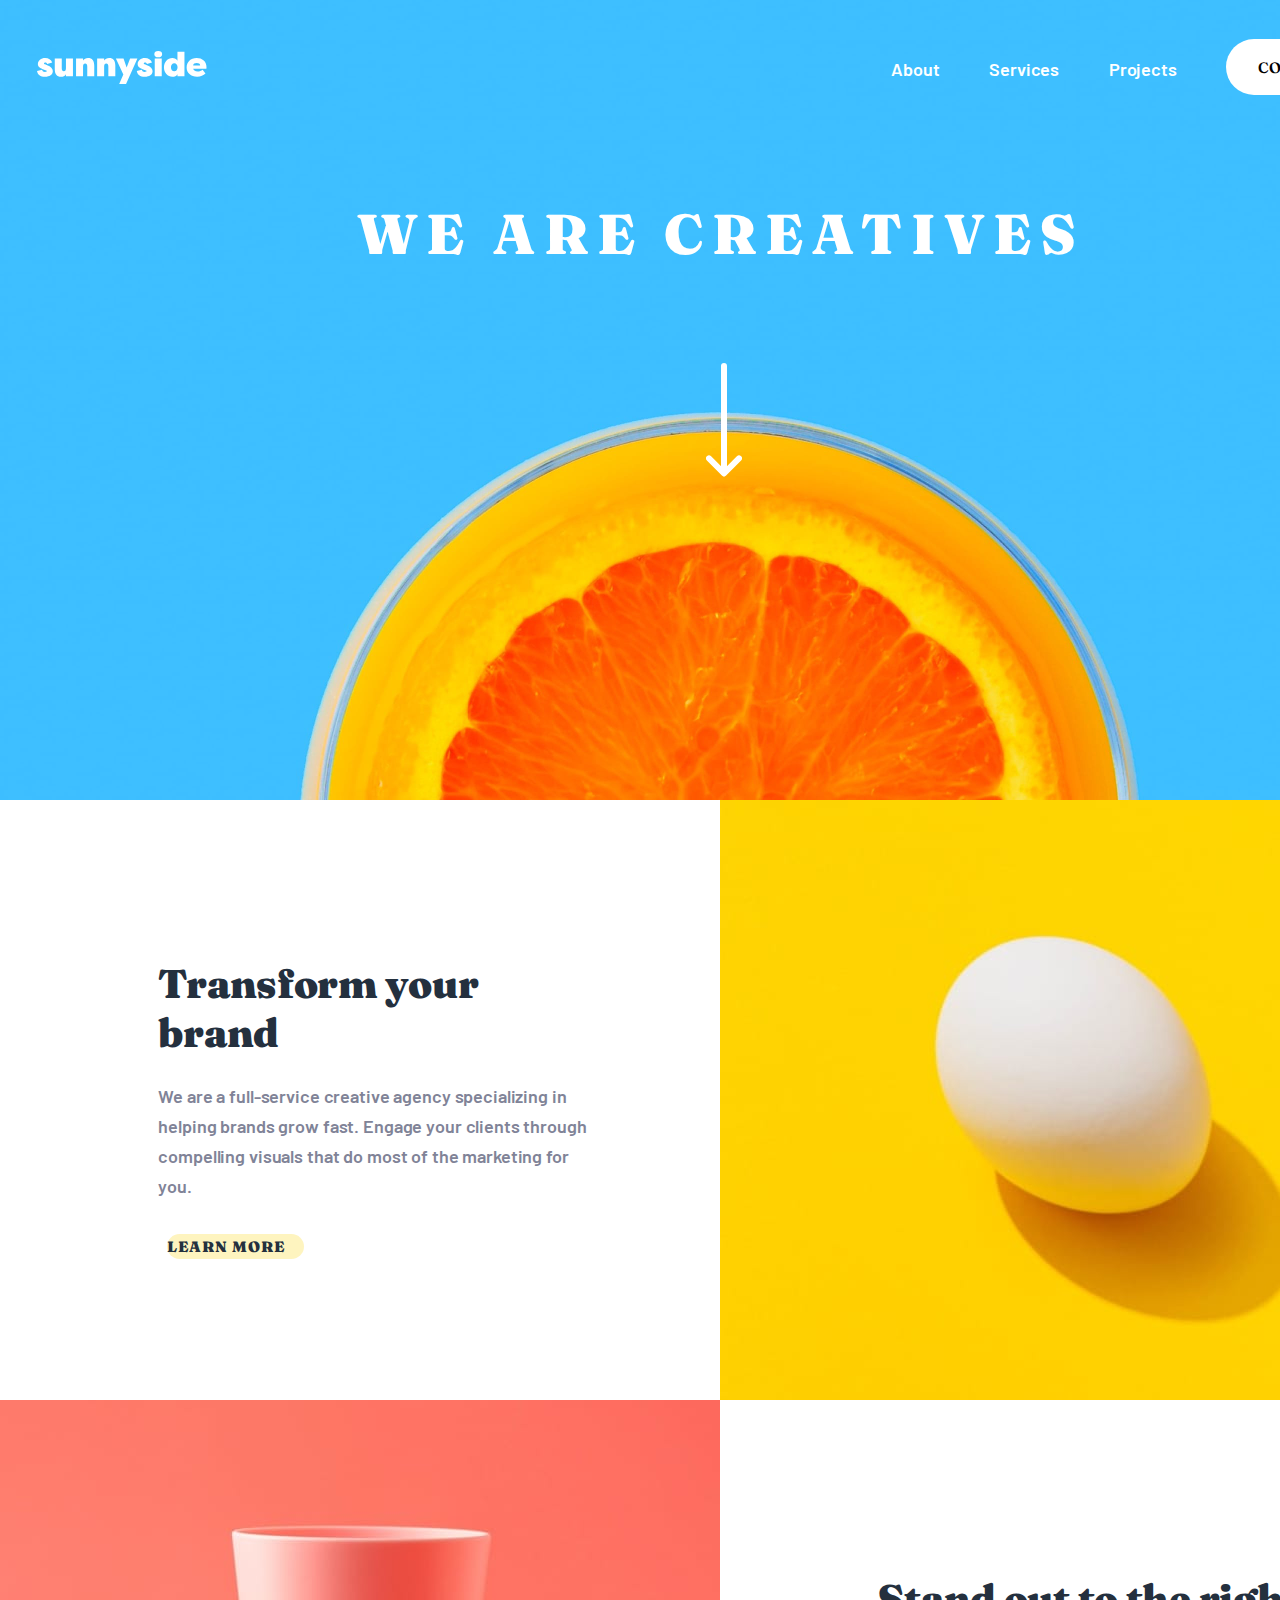
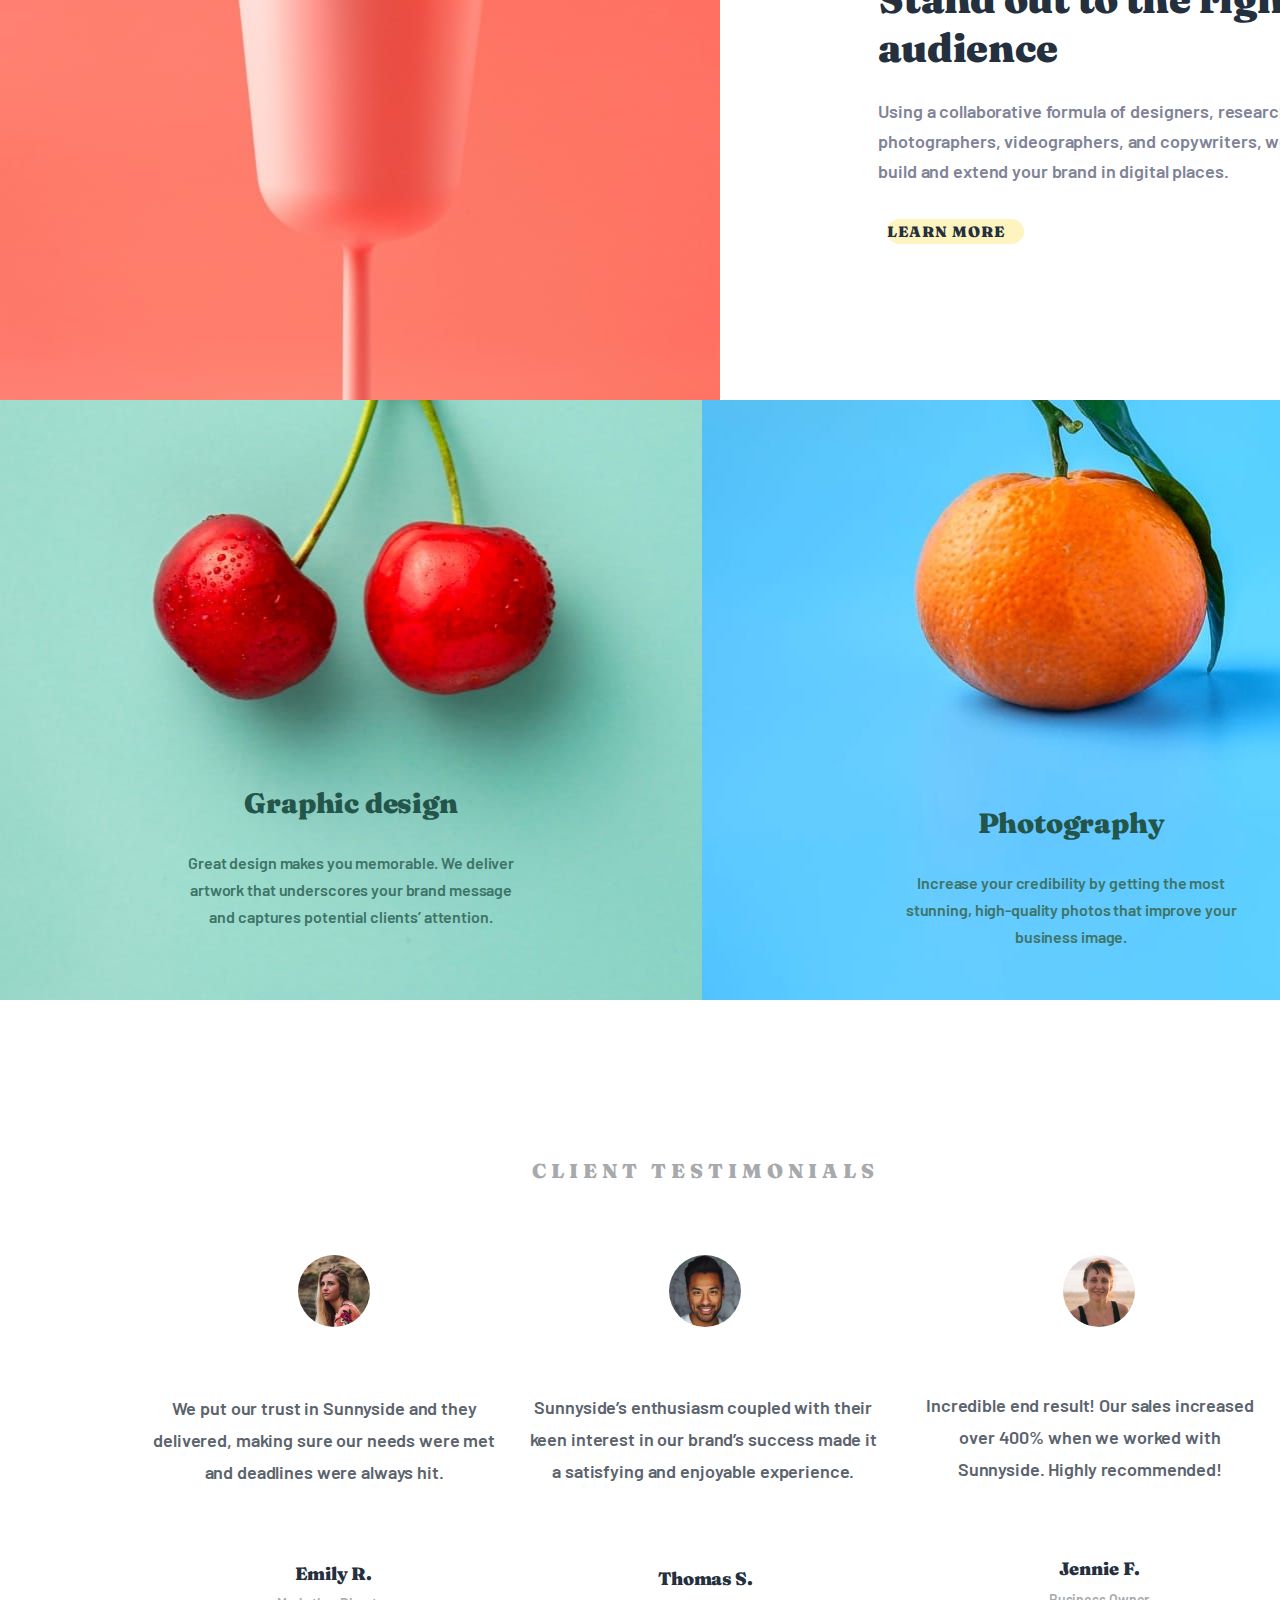
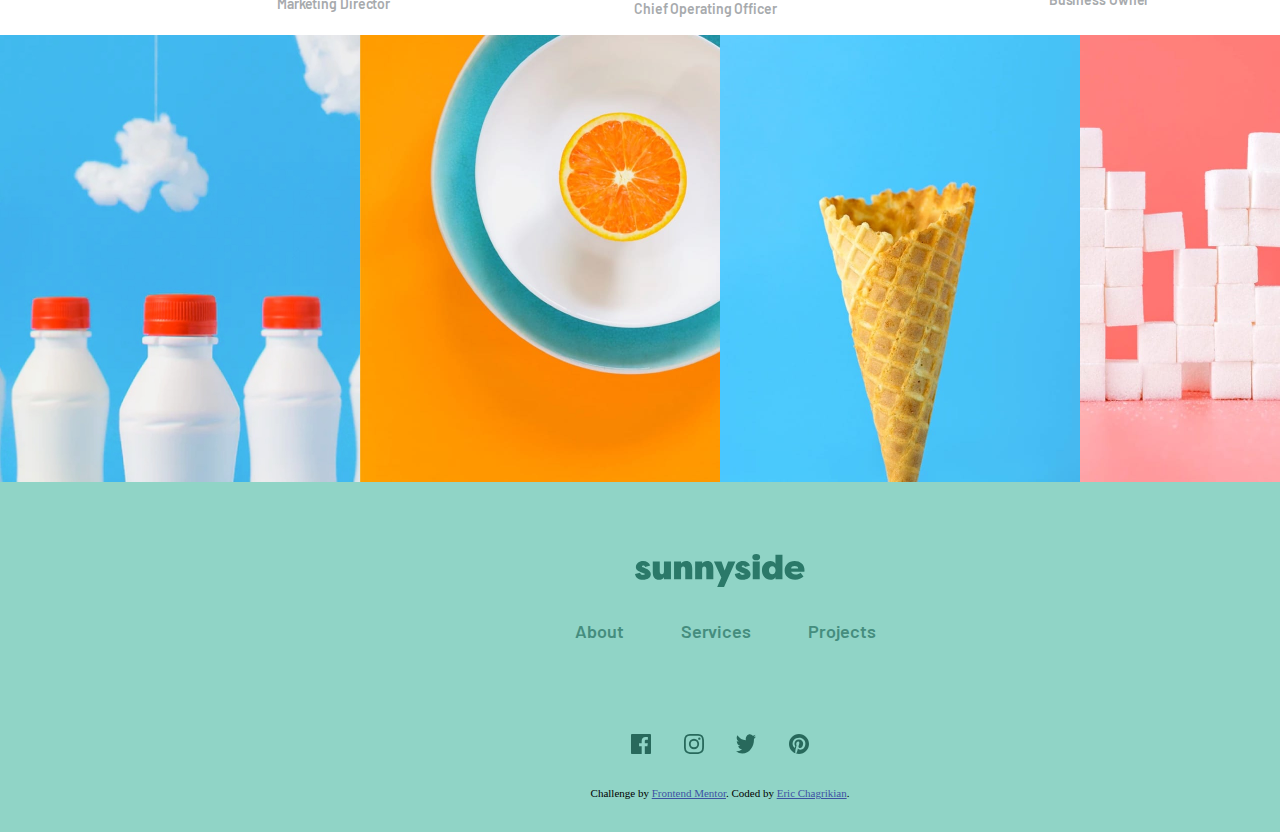
==== commit 29b3c0b2: "maybe finish" ====
--- a/resources/index.html
+++ b/resources/index.html
@@ -17,7 +17,7 @@
 <body>
  <header>
   <nav>
-    <a href="https://ericchagrikian.github.io/sunnyside/" class="sunnyside" title="Sunnyside">sunnyside</a>
+    <a href="https://ericchagrikian.github.io/sunnyside/"><img src="images/logo.svg" class="sunnyside" alt="Sunnyside logo"></a>
     <ul>
       <li>About</li>
       <li>Services</li>
@@ -94,7 +94,10 @@
       <li>Projects</li>
     </ul>
     <div class="links">
-    <img src="" alt="">
+      <img src="images/icons/icon-facebook.svg" alt="Facebook">
+      <img src="images/icons/icon-instagram.svg" alt="Instagram">
+      <img src="images/icons/icon-twitter.svg" alt="Twitter">
+      <img src="images/icons/icon-pinterest.svg" alt="Pinterest">
     </div>
 
     <div class="attribution">
--- a/resources/sunnyside.css
+++ b/resources/sunnyside.css
@@ -20,17 +20,11 @@
 display: flex;
 }
 
-header a.sunnyside {
+header img.sunnyside {
     width: 170px;
     height: 33px;
-    font-weight: bolder;
-    position: relative;
-    margin-left: 40px;
-    margin-top: 3%;
-    font-family: sans-serif;
-    letter-spacing: -2px;
-    font-weight: 900;
-    font-size: 35px;
+    margin-top: 30%;
+    margin-left: 22%;
 }
 
 header ul {
@@ -350,5 +344,17 @@
 
 footer li {
     margin-left: 2%;
-    margin-right:   2%;
+    margin-right: 2%;
+}
+
+.links img {
+    width: 20px;
+    height: 20px;
+    filter: brightness(90%);
+    margin-left: 1%;
+    margin-right: 1%;
+}
+
+.attribution {
+    margin-top: 2%;
 }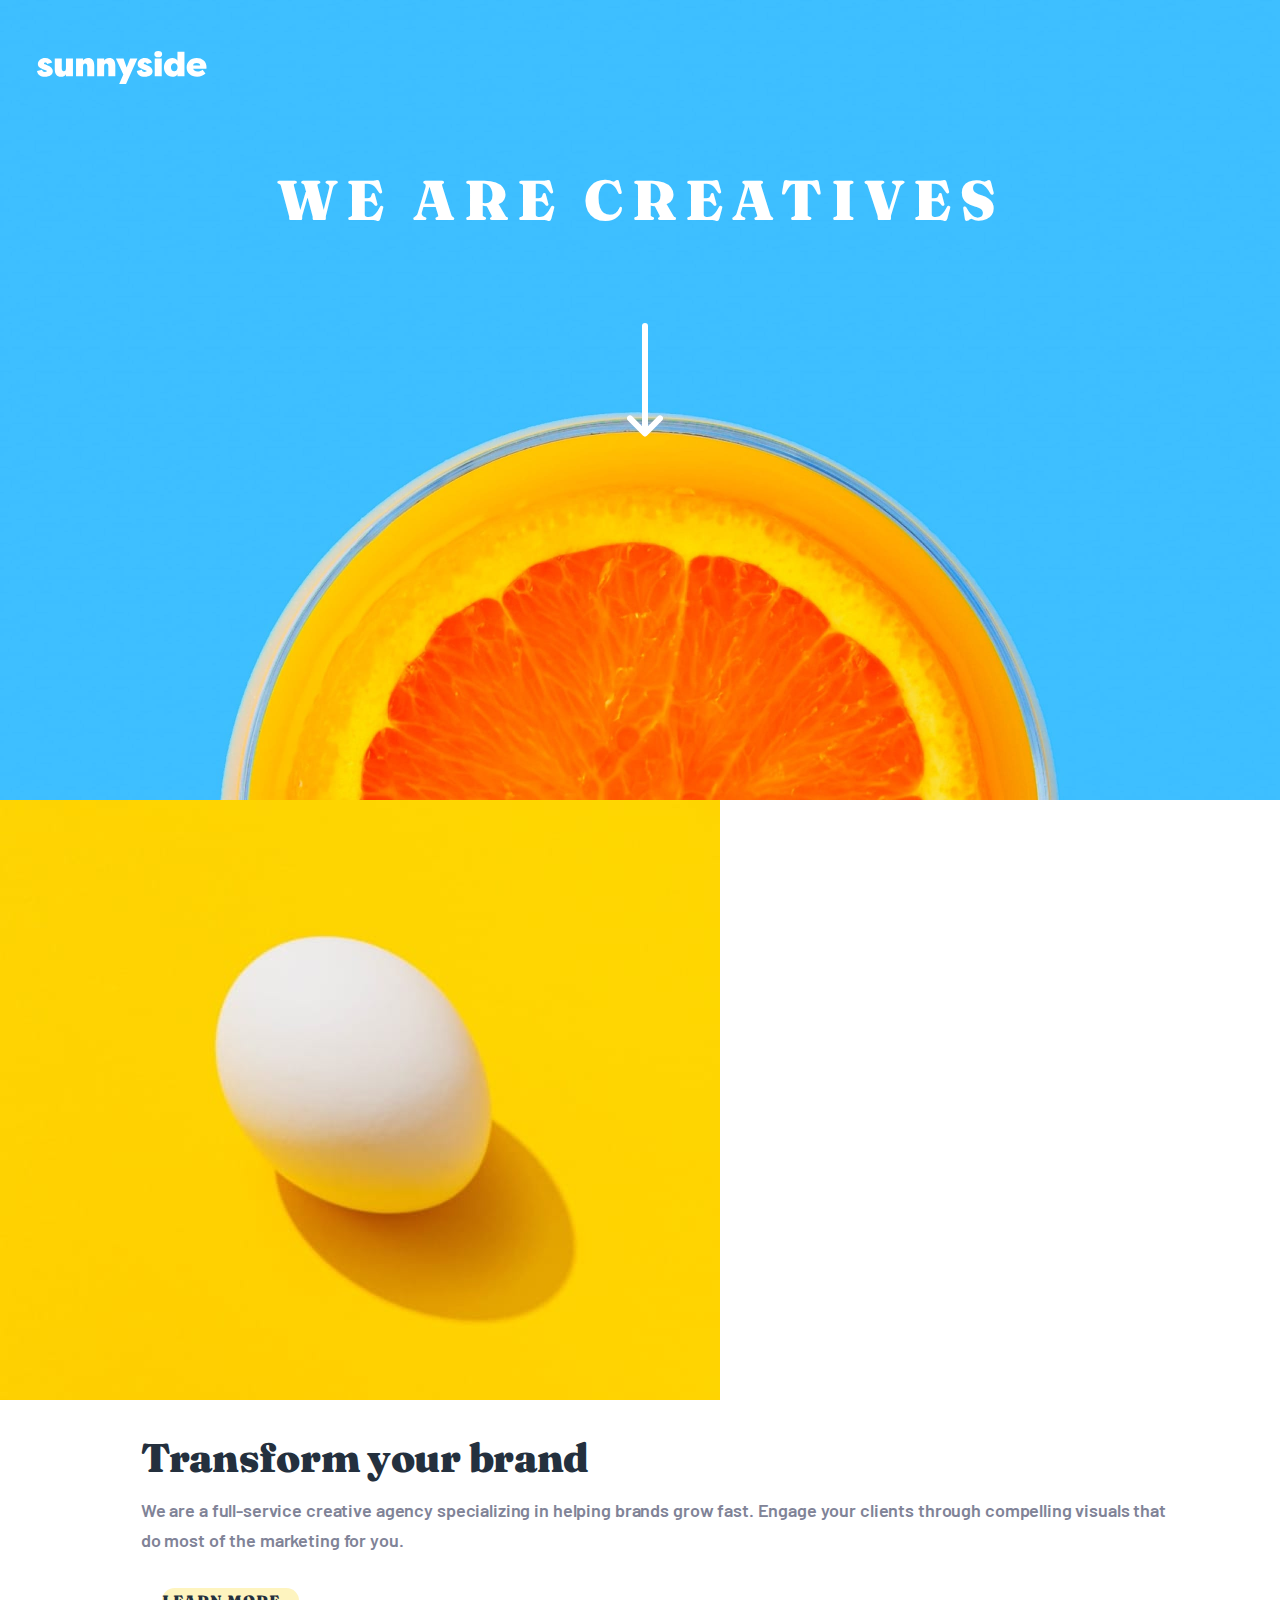
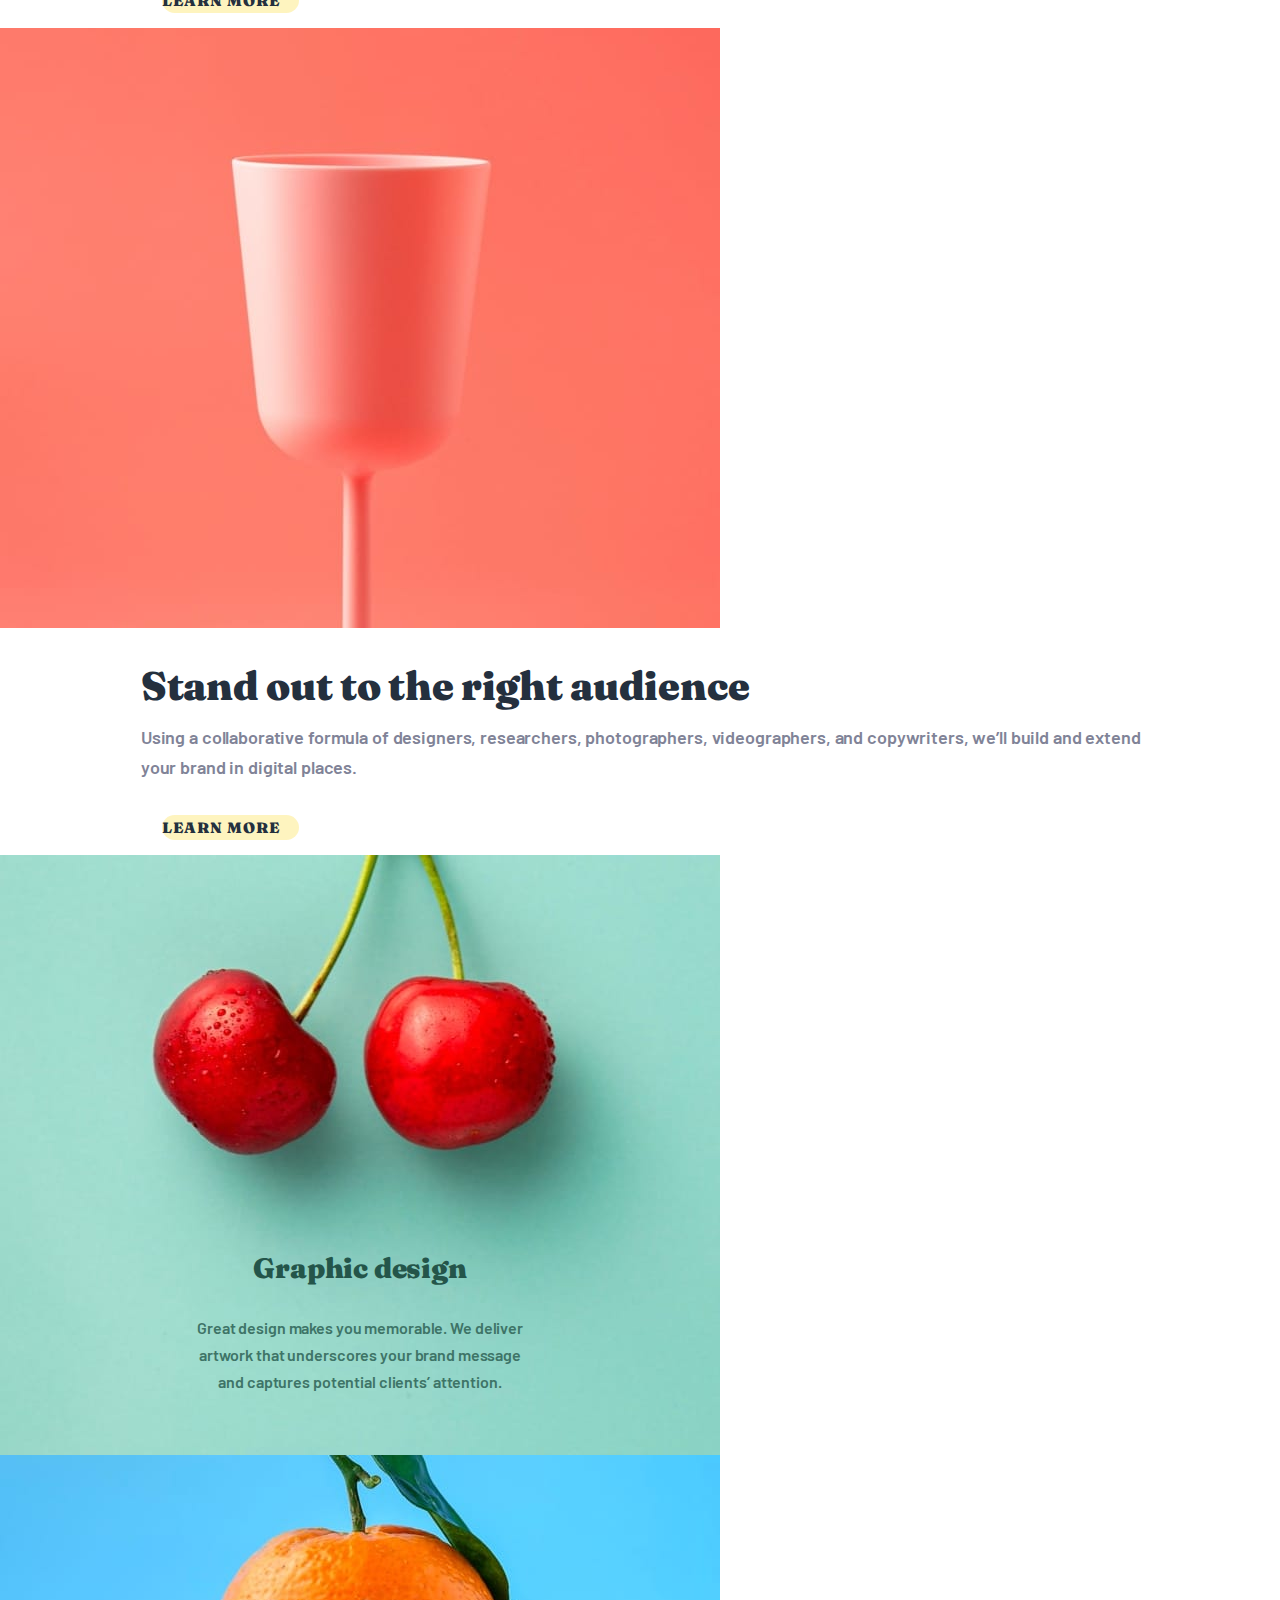
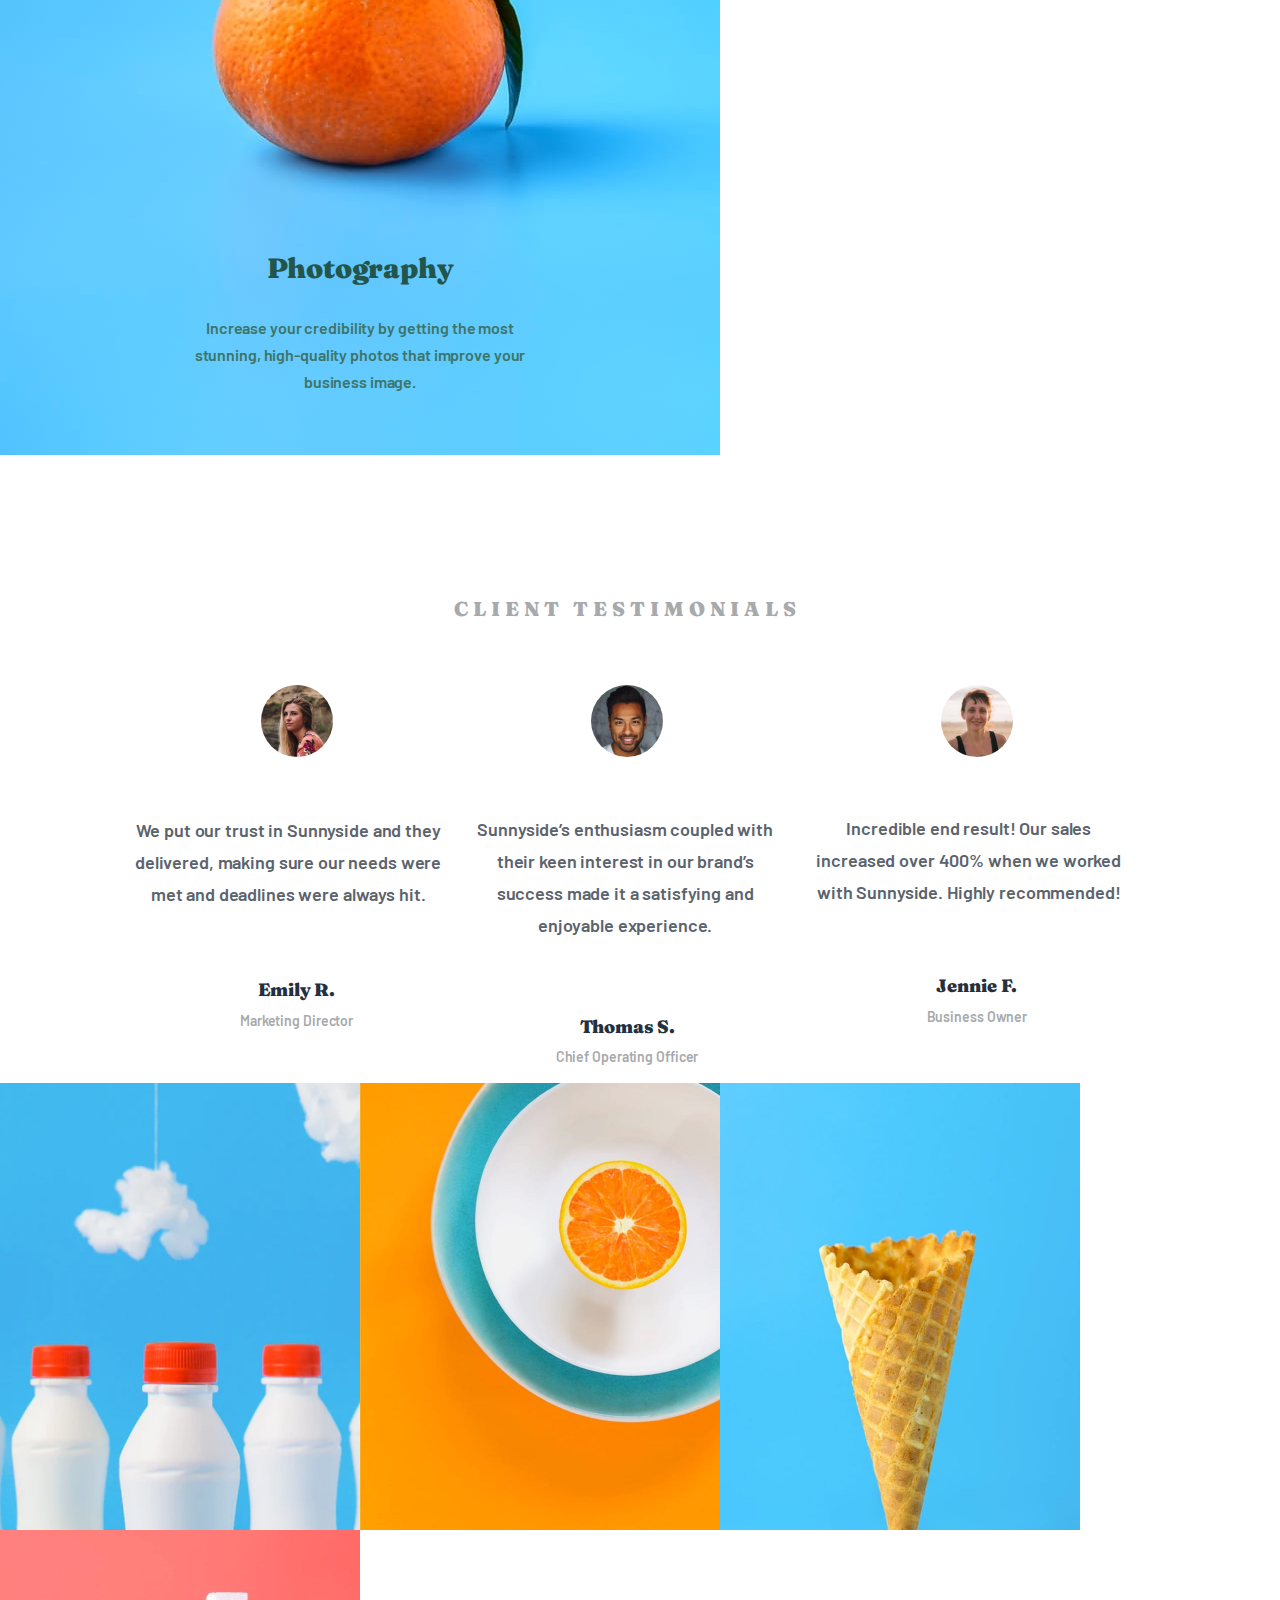
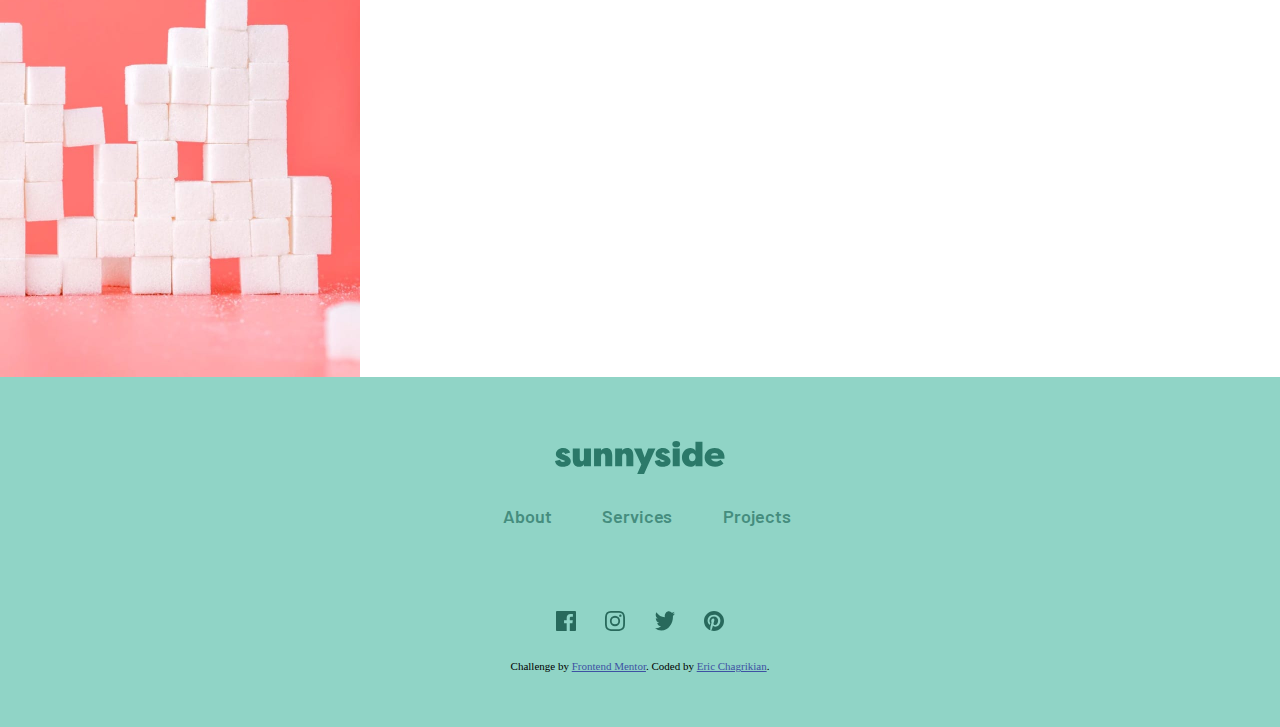
==== commit 455cb6d4: "responsive 1st" ====
--- a/resources/index.html
+++ b/resources/index.html
@@ -3,8 +3,7 @@
 <head>
   <meta charset="UTF-8">
   <meta name="viewport" content="width=device-width, initial-scale=1.0"> <!-- displays site properly based on user's device -->
-
-  <link rel="icon" type="image/png" sizes="32x32" href="./images/favicon-32x32.png">
+  <link rel="icon" type="image/png" sizes="32x32" href="images/icons/favicon-32x32.png">
   <link rel="stylesheet" href="sunnyside.css">
   <title>Frontend Mentor | Sunnyside agency landing page</title>
 
@@ -36,11 +35,11 @@
       Engage your clients through compelling visuals that do most of the marketing for you.</p>
       <p class="learnmore">Learn more</p>
       </section>
-      <img src="images/photos/image-transform.jpg" alt="egg on yellow background">
+      <img src="images/photos/image-transform.jpg" alt="egg on yellow background" class="responsive">
     </section>
 
     <section class="secondrow">
-      <img src="images/photos/image-stand-out.jpg" alt="pink gobelet on pick background">
+      <img src="images/photos/image-stand-out.jpg" alt="pink gobelet on pick background" class="responsive">
       <section class="secondrowtxt">
       <h2>Stand out to the right audience</h2>
       <p class="h2desc">Using a collaborative formula of designers, researchers, photographers, videographers, and copywriters, we’ll build and extend your brand in digital places.</p>
@@ -94,10 +93,10 @@
       <li>Projects</li>
     </ul>
     <div class="links">
-      <img src="images/icons/icon-facebook.svg" alt="Facebook">
-      <img src="images/icons/icon-instagram.svg" alt="Instagram">
-      <img src="images/icons/icon-twitter.svg" alt="Twitter">
-      <img src="images/icons/icon-pinterest.svg" alt="Pinterest">
+      <a href="#" target="_blank"><img src="images/icons/icon-facebook.svg" alt="Facebook"></a>
+      <a href="#" target="_blank"><img src="images/icons/icon-instagram.svg" alt="Instagram"></a>
+      <a href="#" target="_blank"><img src="images/icons/icon-twitter.svg" alt="Twitter"></a>
+      <a href="#" target="_blank"><img src="images/icons/icon-pinterest.svg" alt="Pinterest"></a>
     </div>
 
     <div class="attribution">
--- a/resources/sunnyside.css
+++ b/resources/sunnyside.css
@@ -1,18 +1,35 @@
 @import url('https://fonts.googleapis.com/css2?family=Barlow:wght@600&family=Fraunces:wght@700;900&display=swap');
 
+@media only screen and (max-width: 1300px) {
+    nav li {
+        display: none;
+    }
+    body { 
+        flex-wrap: wrap;
+    }
+    .firstrow {
+        flex-wrap: wrap-reverse;
+    }
+    .secondrow {
+        flex-wrap: wrap;
+    }
+    .thirdrow {
+        flex-wrap: wrap;
+    }
+}
 
 body { 
-    width: 1440px; 
+    max-width: 1440px; 
     margin: 0px auto 0px auto;  
 }
 
 header {
-    width: 1440px;
     height: 800px;
     border-radius: 0px; 
     background: url("images/photos/image-header.jpg");
     background-size: auto 100%;
     background-repeat: no-repeat;
+    background-position: center center;
     color: white;
 }
 
@@ -37,7 +54,6 @@
     font-style: normal;
     font-weight: 600;
     font-size: 18px;
-
     letter-spacing: -0.128571px;
     margin-top: 4%;
 }
@@ -79,7 +95,6 @@
 
 .firstrow {
     display: flex;
-    width: 1440px;
 }
 
 .firstrowtxt {
@@ -93,7 +108,6 @@
 
 .secondrow {
     display: flex;
-    width: 1440px;
 }
 
 .secondrowtxt {
@@ -145,7 +159,6 @@
 
 .thirdrow {
     display: flex;
-    width: 1440px;
 }
 
 main h3 {
@@ -186,6 +199,8 @@
     background: url("images/photos/image-photography.jpg");
     background-size: auto 100%;
     background-repeat: no-repeat;
+    width: 720px;
+    height: 600px;
 }
 
 main h4 {
@@ -204,7 +219,6 @@
 }
 
 .clients {
-    width: 1440px;
     display: flex;
 }
 
@@ -304,7 +318,6 @@
 
 .endimg {
     display: flex;
-    width: 1440px;
 }
 
 .endimg img {
@@ -313,7 +326,6 @@
 }
 
 footer {
-    width: 1440px;
     height: 350px;
     background: #90D4C6;
     text-align: center;
@@ -357,4 +369,16 @@
 
 .attribution {
     margin-top: 2%;
+}
+
+.responsive {
+    max-width: 100%;
+    max-height: 100%;
+}
+
+.endimg {
+    display: flex;
+    flex-wrap: wrap;
+    max-width: 100%;
+    max-height: 100%;
 }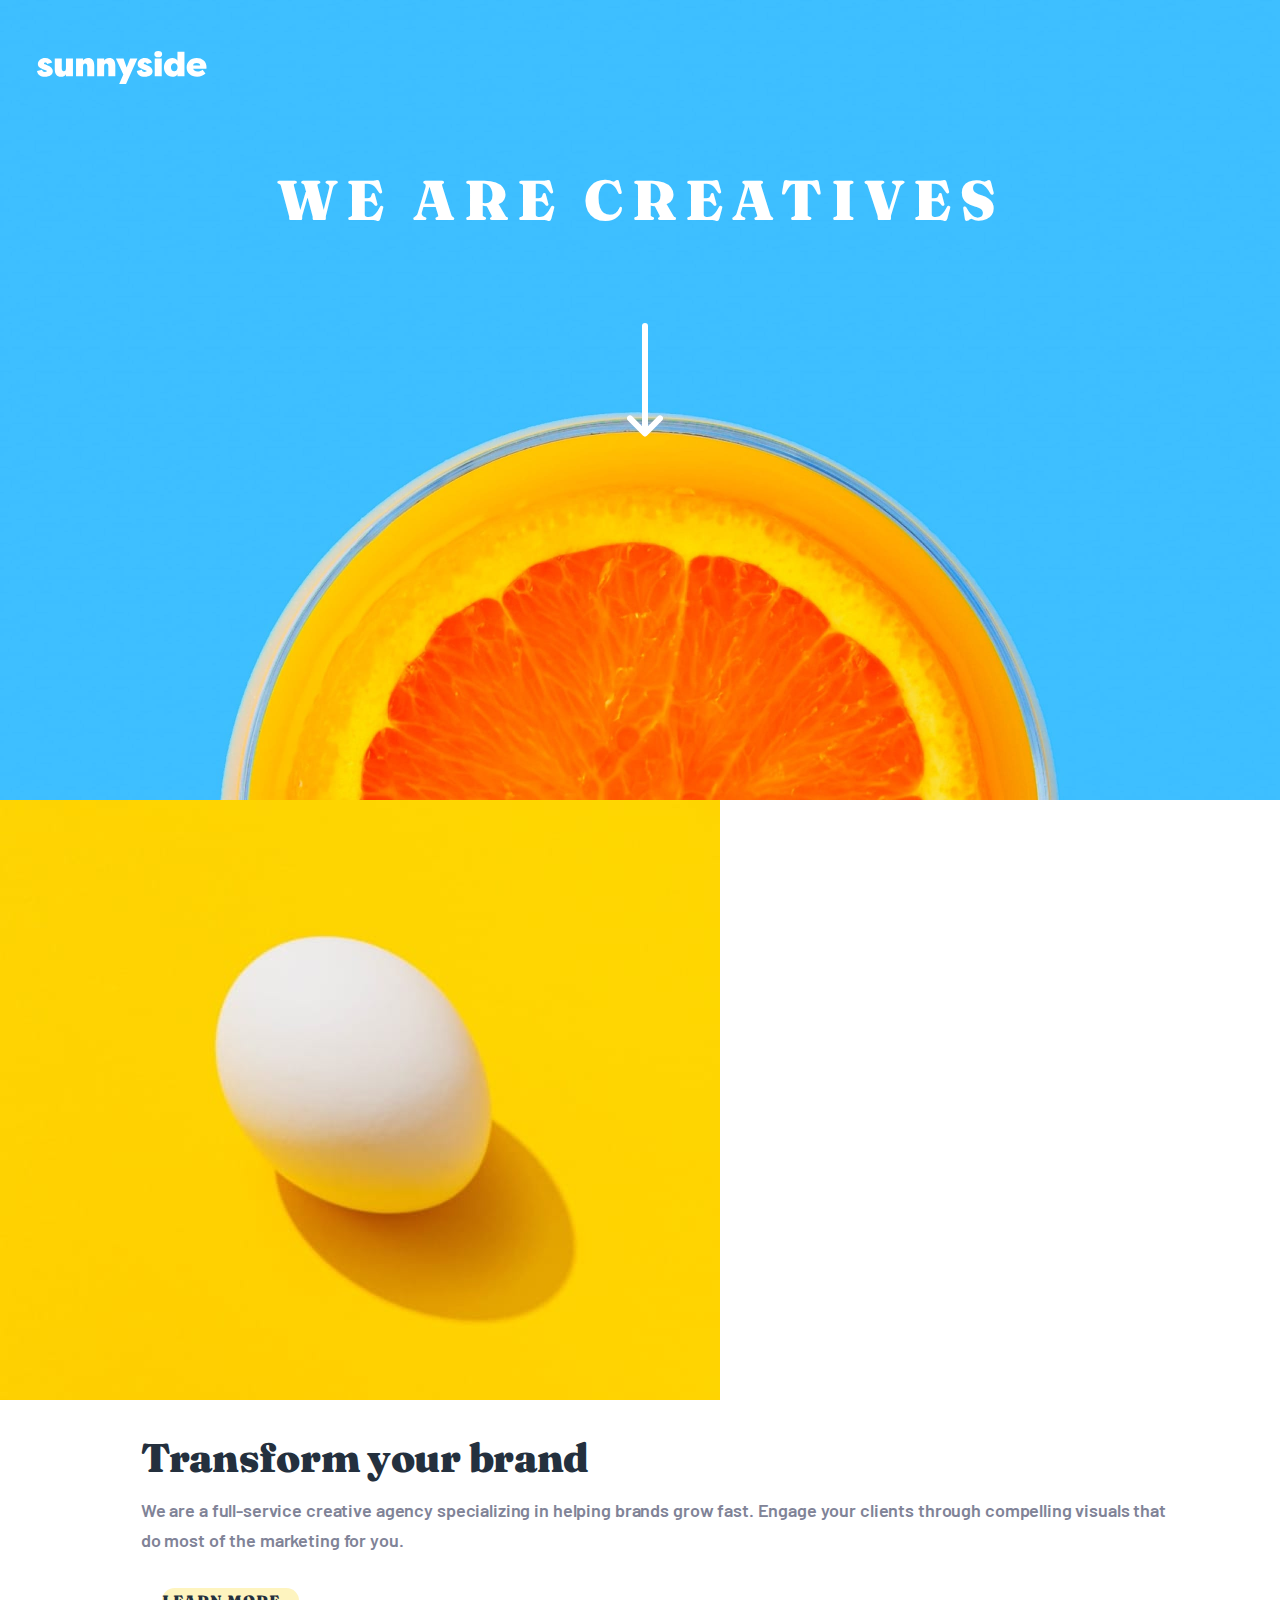
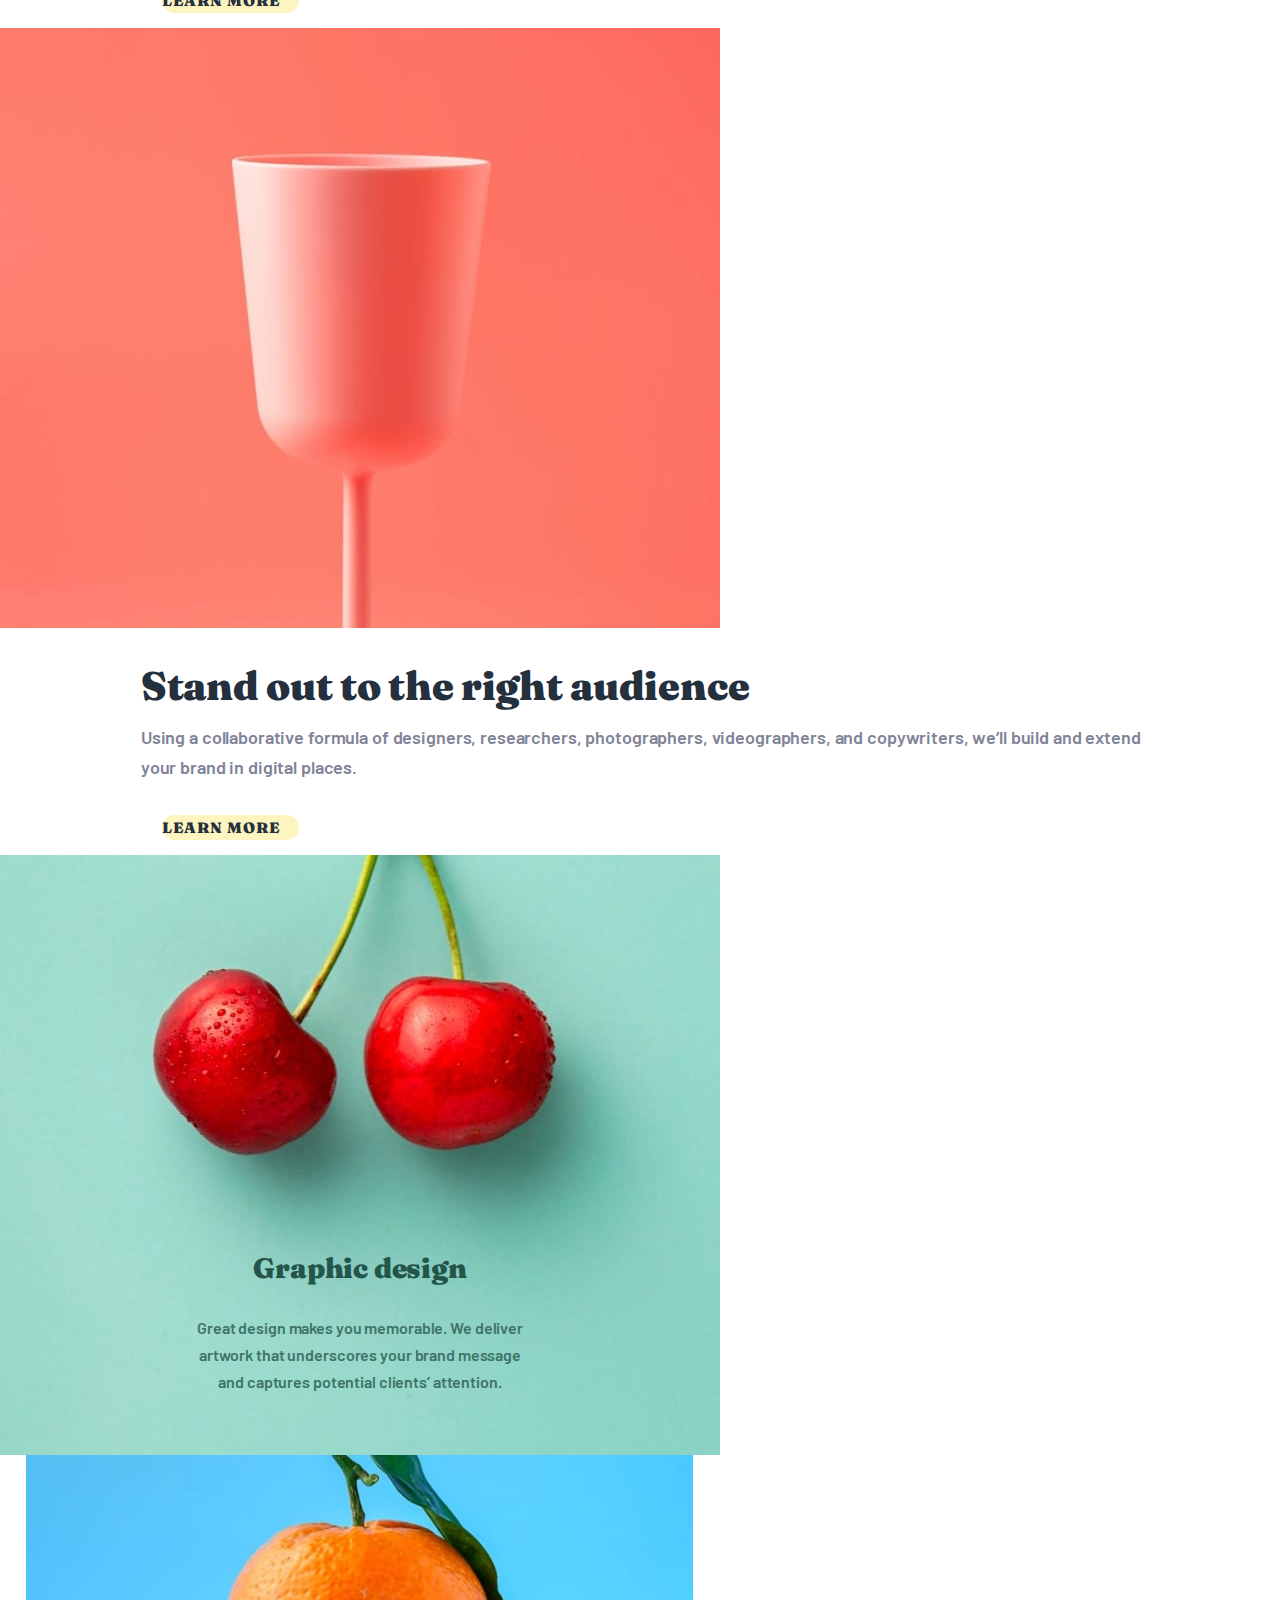
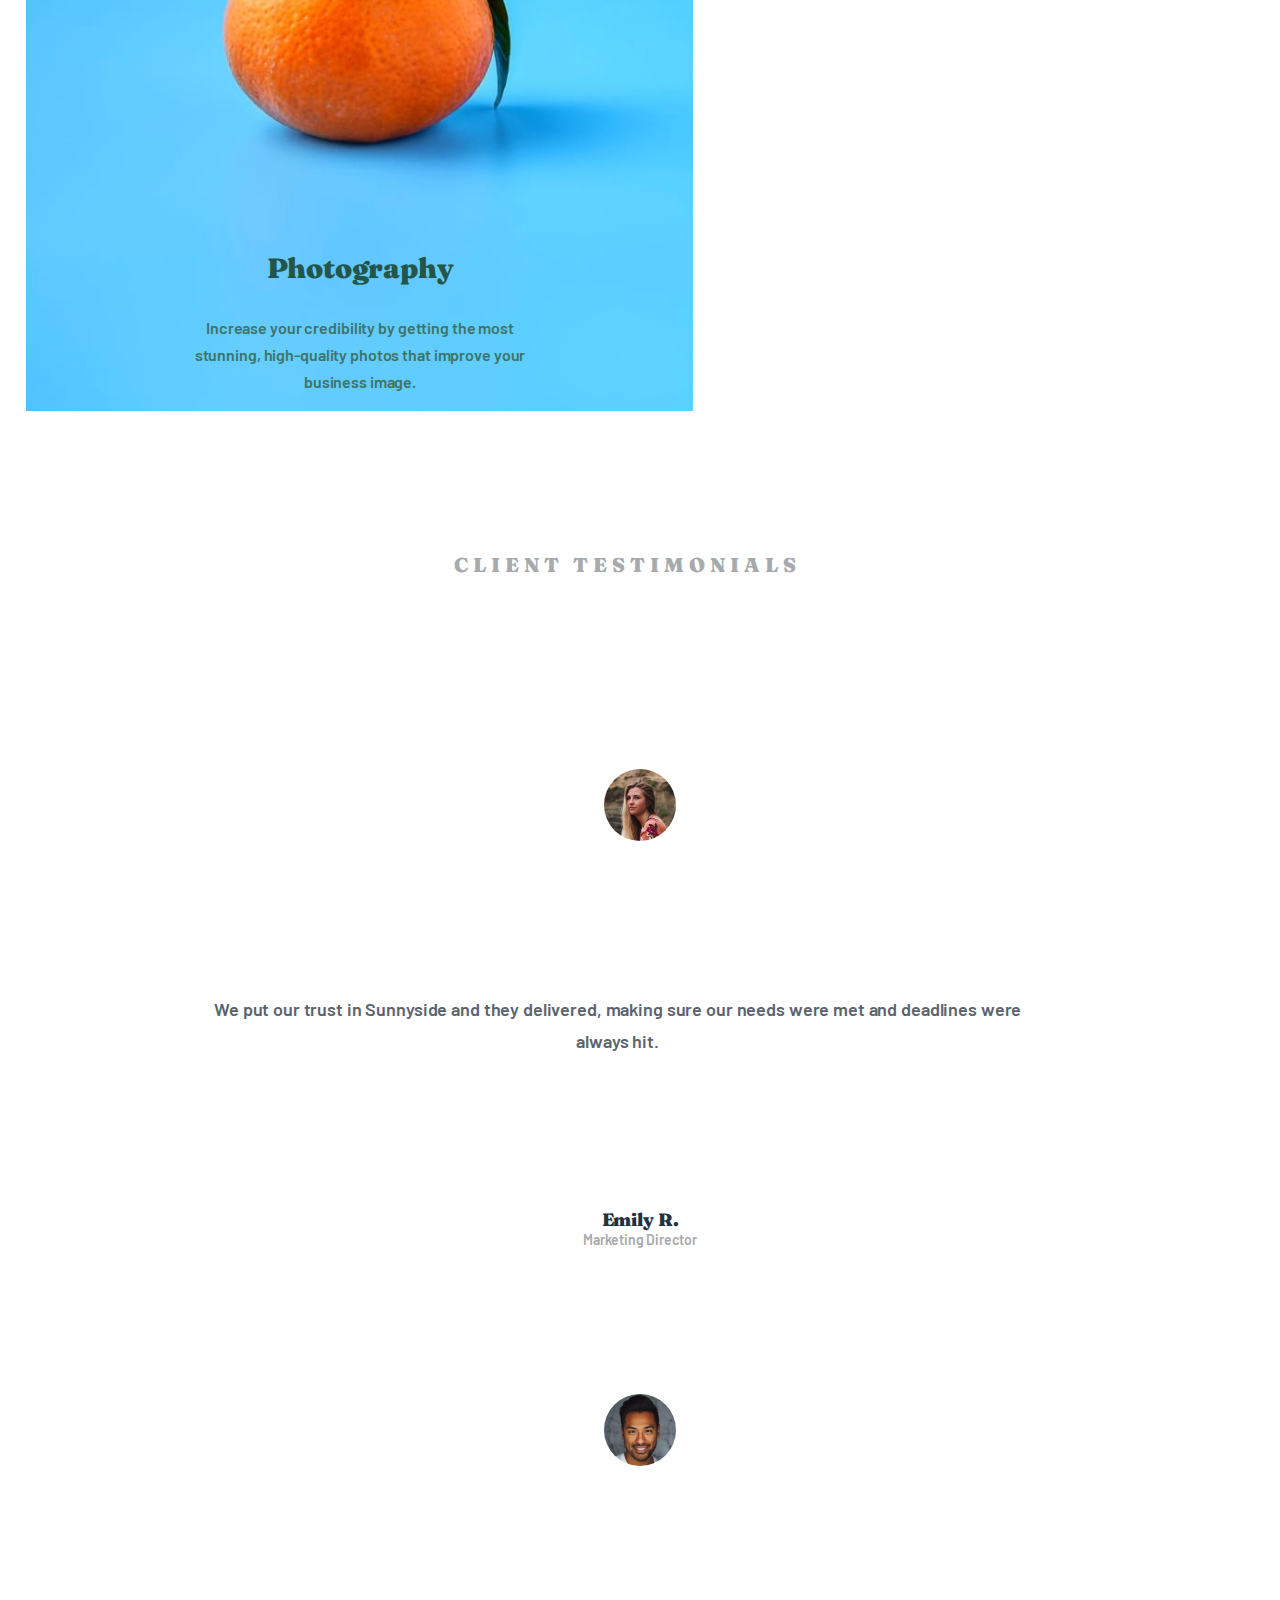
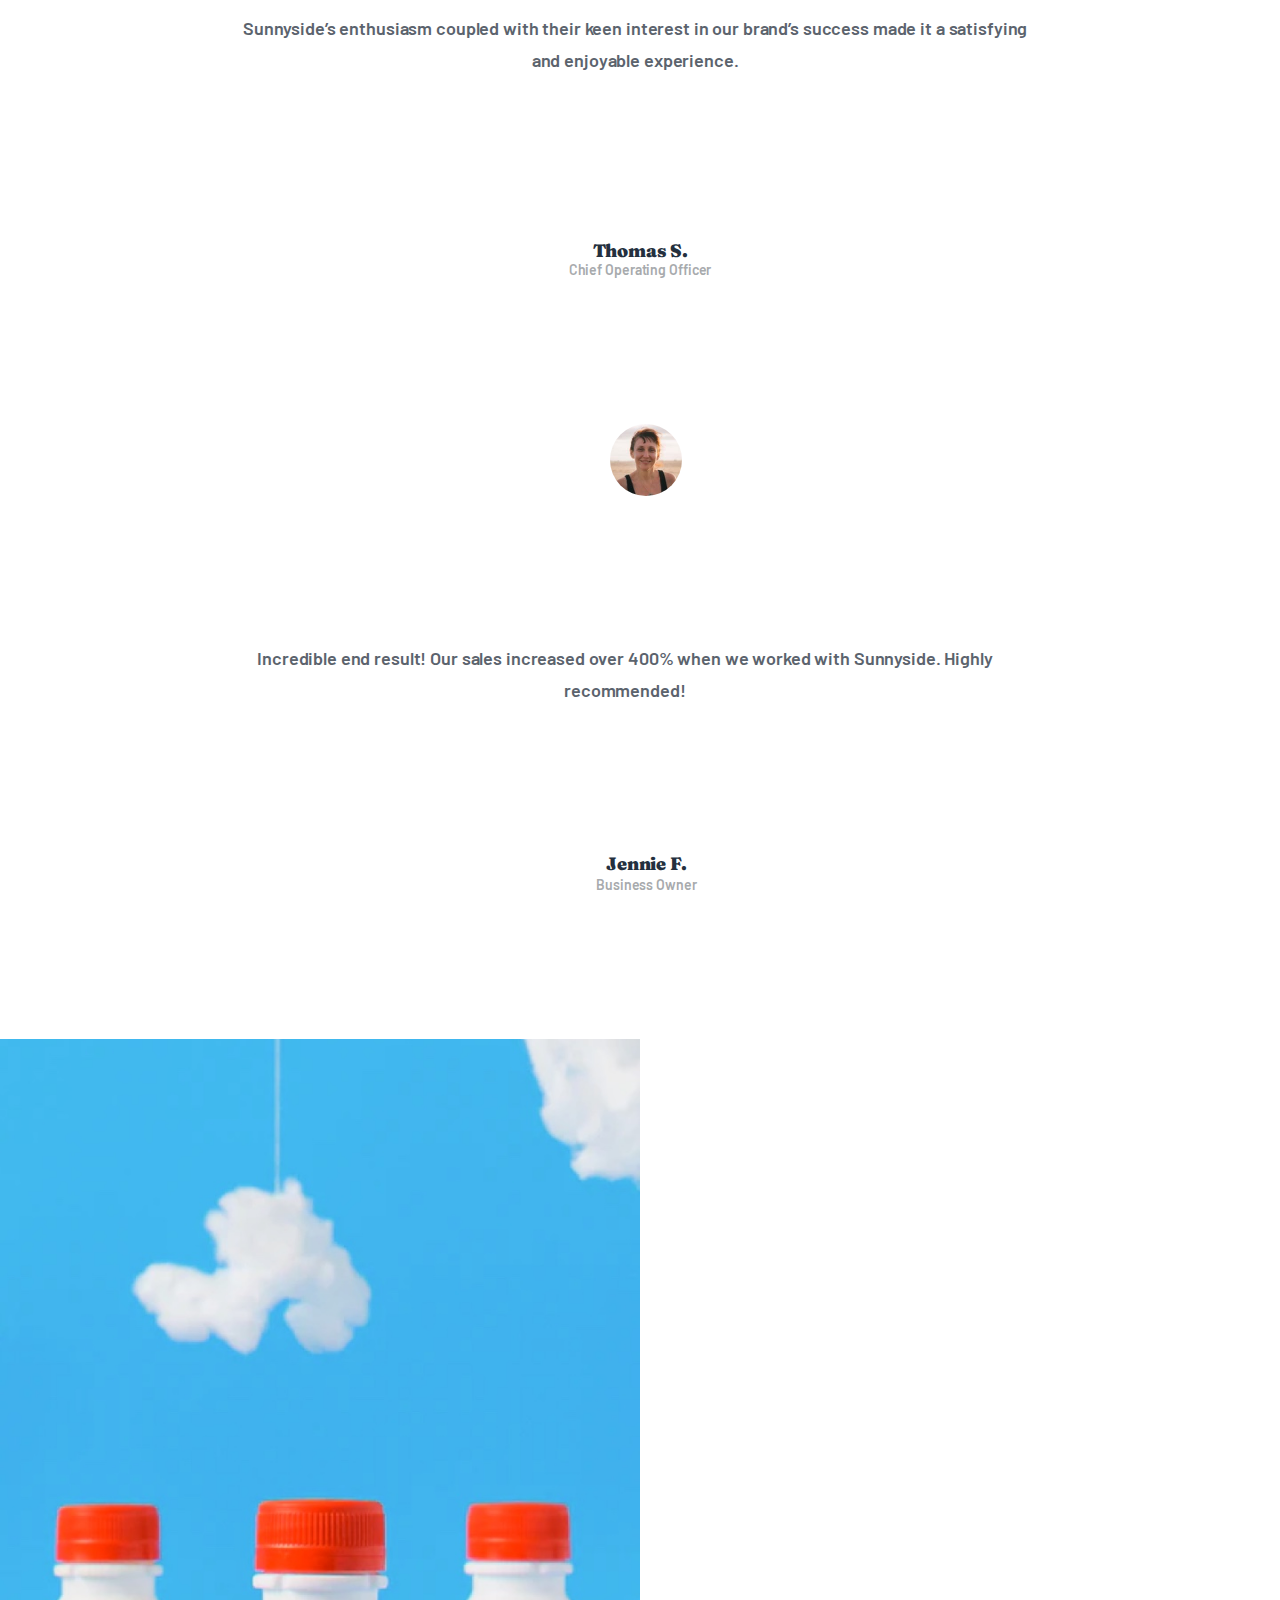
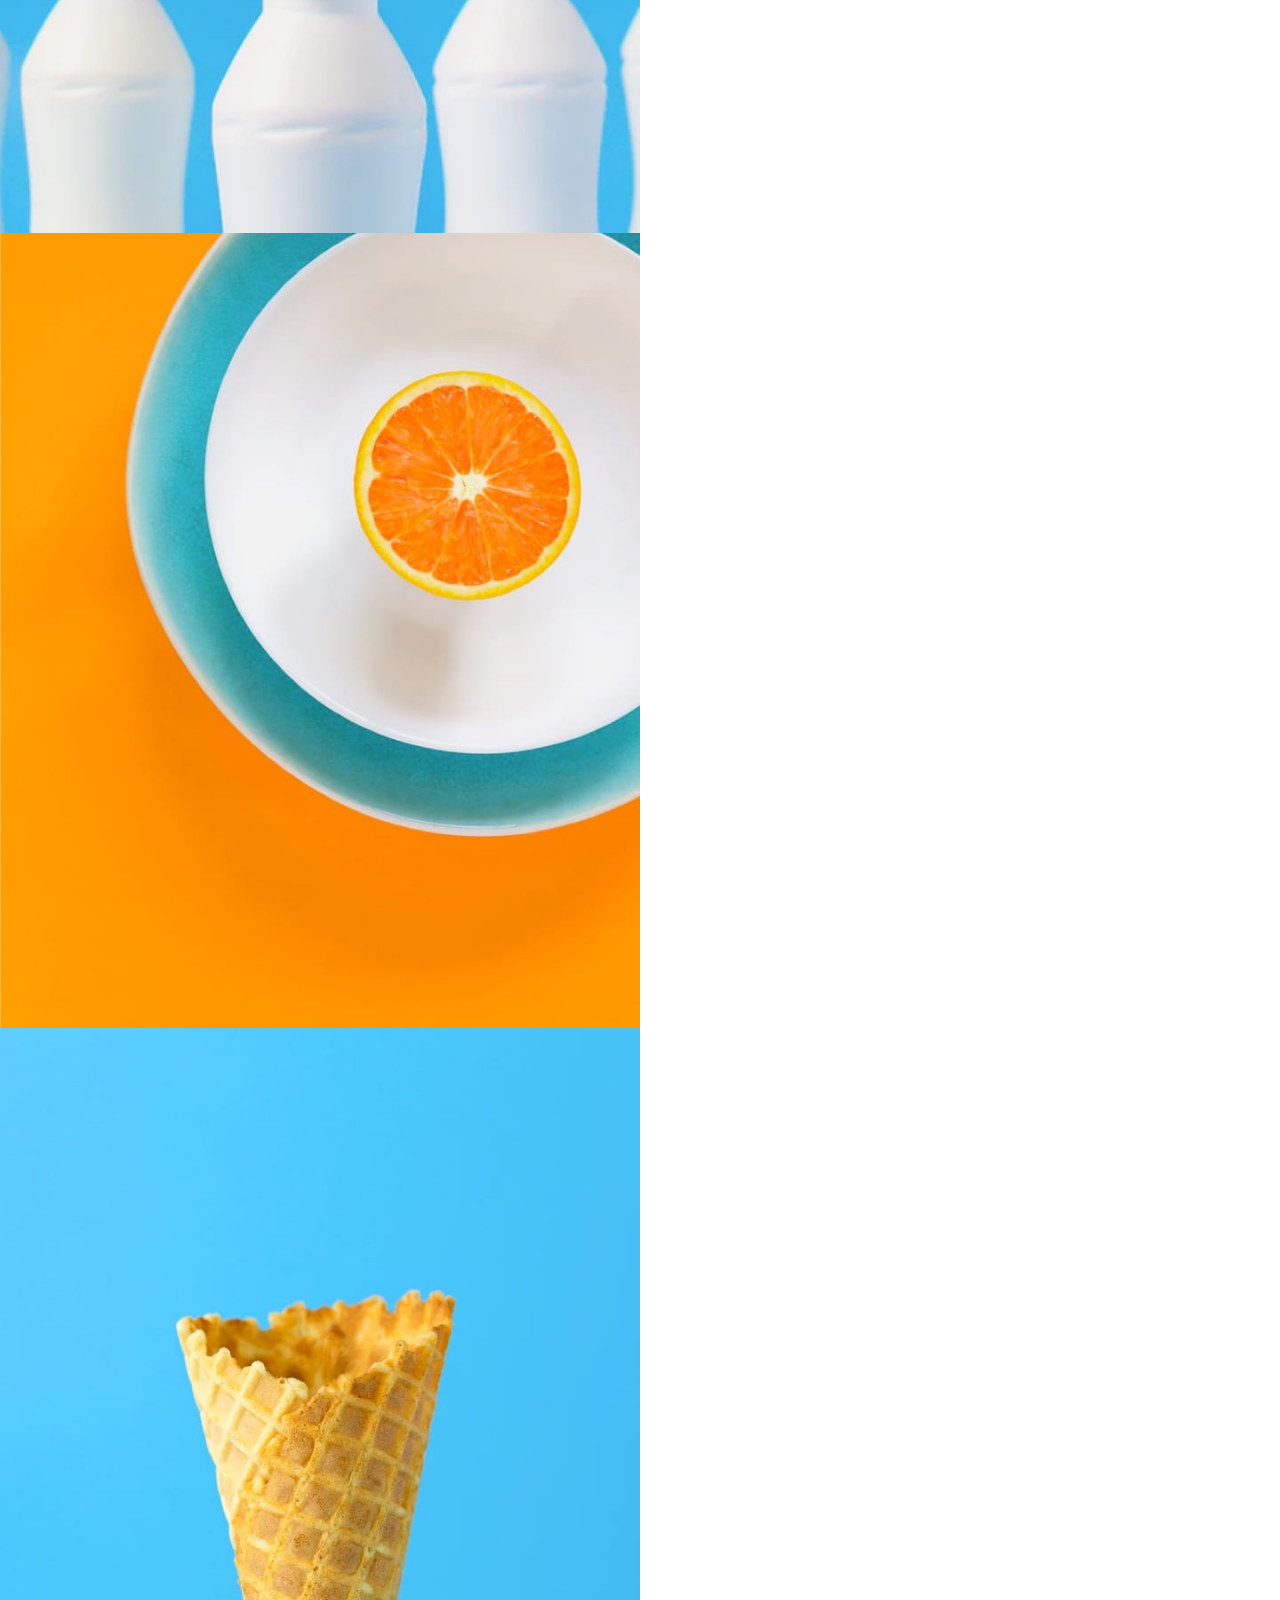
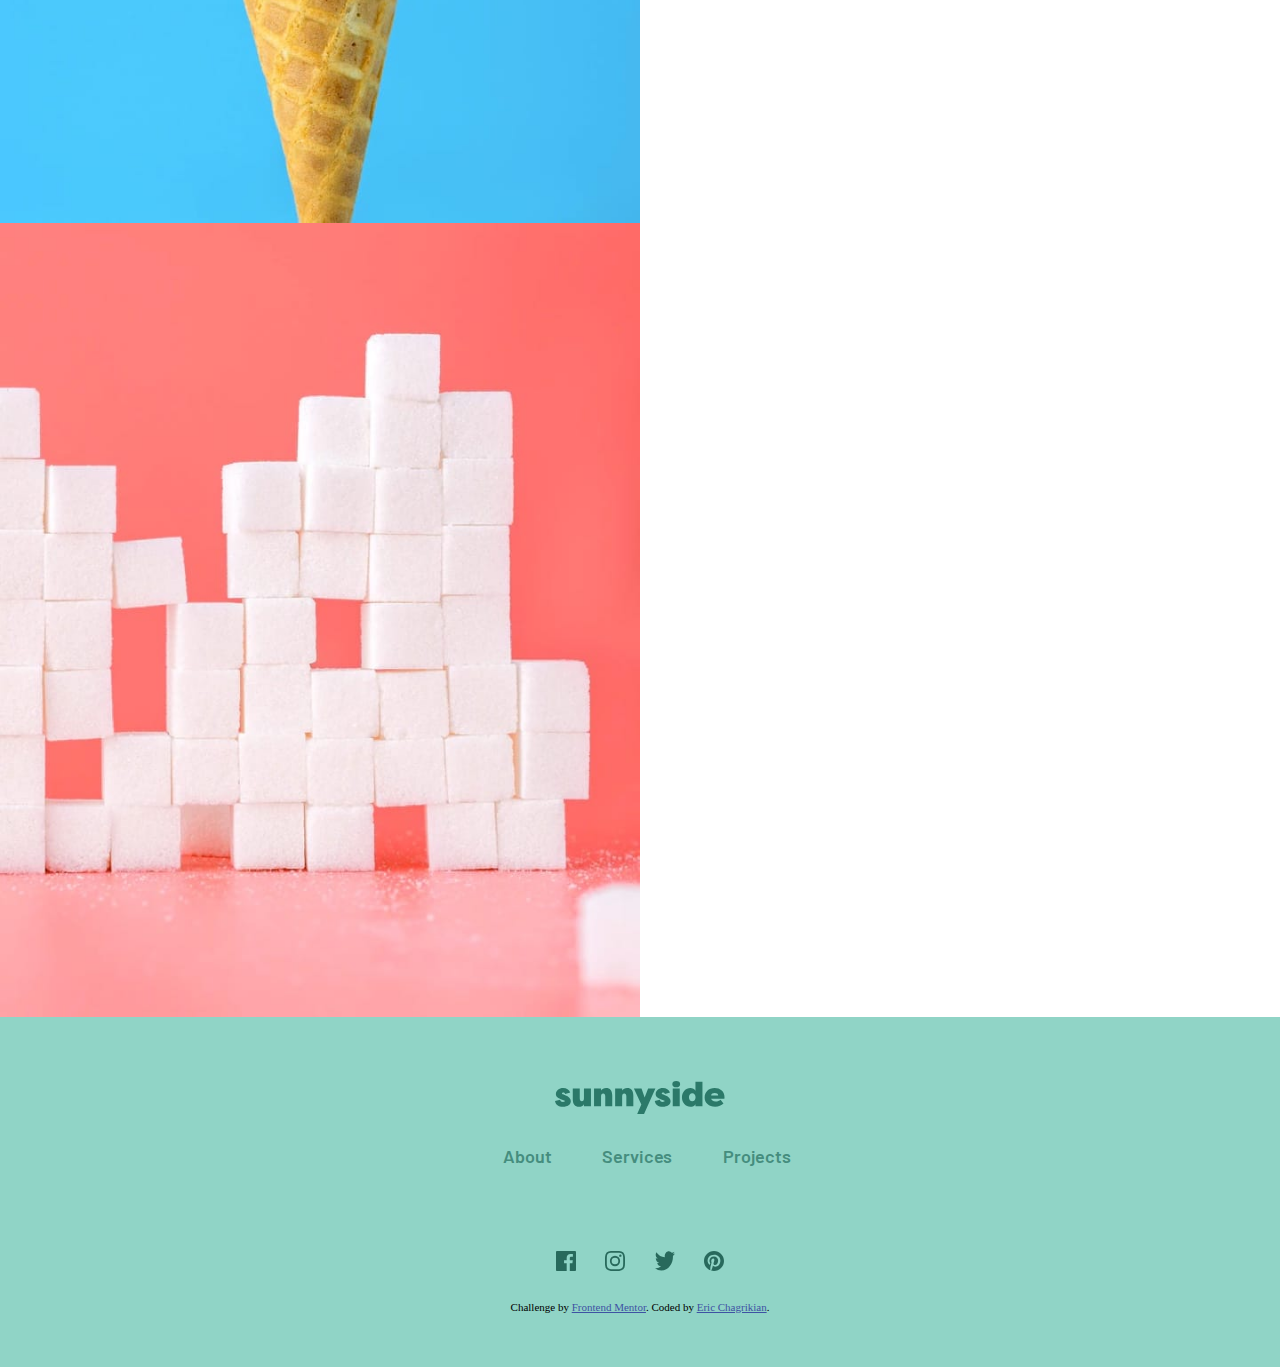
==== commit 80cb6946: "responsive" ====
--- a/resources/index.html
+++ b/resources/index.html
@@ -80,10 +80,10 @@
     </section>
   </main> 
   <div class="endimg">
-    <img src="images/photos/image-gallery-milkbottles.jpg" alt="Bottles of milk on a sky background">
-    <img src="images/photos/image-gallery-orange.jpg" alt="Slice of orange on a white plate with an orange colored background">
-    <img src="images/photos/image-gallery-cone.jpg" alt="Icecream cone with a blue background">
-    <img src="images/photos/image-gallery-sugarcubes.jpg" alt="Pile of sugar cubes on a pink background">
+      <img class ="firstendimg" src="images/photos/image-gallery-milkbottles.jpg" alt="Bottles of milk on a sky background">
+      <img class ="firstendimg" src="images/photos/image-gallery-orange.jpg" alt="Slice of orange on a white plate with an orange colored background">
+      <img class ="secondendimg" src="images/photos/image-gallery-cone.jpg" alt="Icecream cone with a blue background">
+      <img class ="secondendimg" src="images/photos/image-gallery-sugarcubes.jpg" alt="Pile of sugar cubes on a pink background">
   </div>
   <footer>
     <a href="https://ericchagrikian.github.io/sunnyside/"><img src="images/logo.svg"></a>
--- a/resources/sunnyside.css
+++ b/resources/sunnyside.css
@@ -16,11 +16,43 @@
     .thirdrow {
         flex-wrap: wrap;
     }
-}
+
+    .clients {
+        flex-wrap: wrap;
+        justify-content: center;
+    }
+
+    h4 {
+        margin-top: 5%;
+    }
+
+    .emily {
+        margin-top: 10%;
+    }
+    .thomas {
+        padding-left: 24%;
+        margin-top: 10%;
+    }
+
+    .jennie {
+        padding-left: 24%;
+        margin-top: 10%;
+    }
+    .endimg {
+        display: flex;
+        flex-flow: column;
+    }
+    .endimg img {
+        max-width: 100%;
+        max-height: 100%;
+    }
+}
+
 
 body { 
     max-width: 1440px; 
     margin: 0px auto 0px auto;  
+    flex-grow: 1;
 }
 
 header {
@@ -190,7 +222,8 @@
     background: url("images/photos/image-graphic-design.jpg");
     background-size: auto 100%;
     background-repeat: no-repeat;
-    width: 720px;
+    background-position: center center;
+    max-width: 720px;
     height: 600px;
 }
 
@@ -199,8 +232,9 @@
     background: url("images/photos/image-photography.jpg");
     background-size: auto 100%;
     background-repeat: no-repeat;
-    width: 720px;
-    height: 600px;
+    background-position: center center;
+    max-width: 720px;
+    height: auto;
 }
 
 main h4 {
@@ -317,12 +351,11 @@
 }
 
 .endimg {
-    display: flex;
-}
-
-.endimg img {
-    width: 360px;
-    height: 447px;
+    max-width: 50%;
+}
+
+.firstendimg {
+    flex-wrap: nowrap;
 }
 
 footer {
@@ -378,7 +411,5 @@
 
 .endimg {
     display: flex;
-    flex-wrap: wrap;
-    max-width: 100%;
-    max-height: 100%;
-}+    margin-top: 10%;
+}
